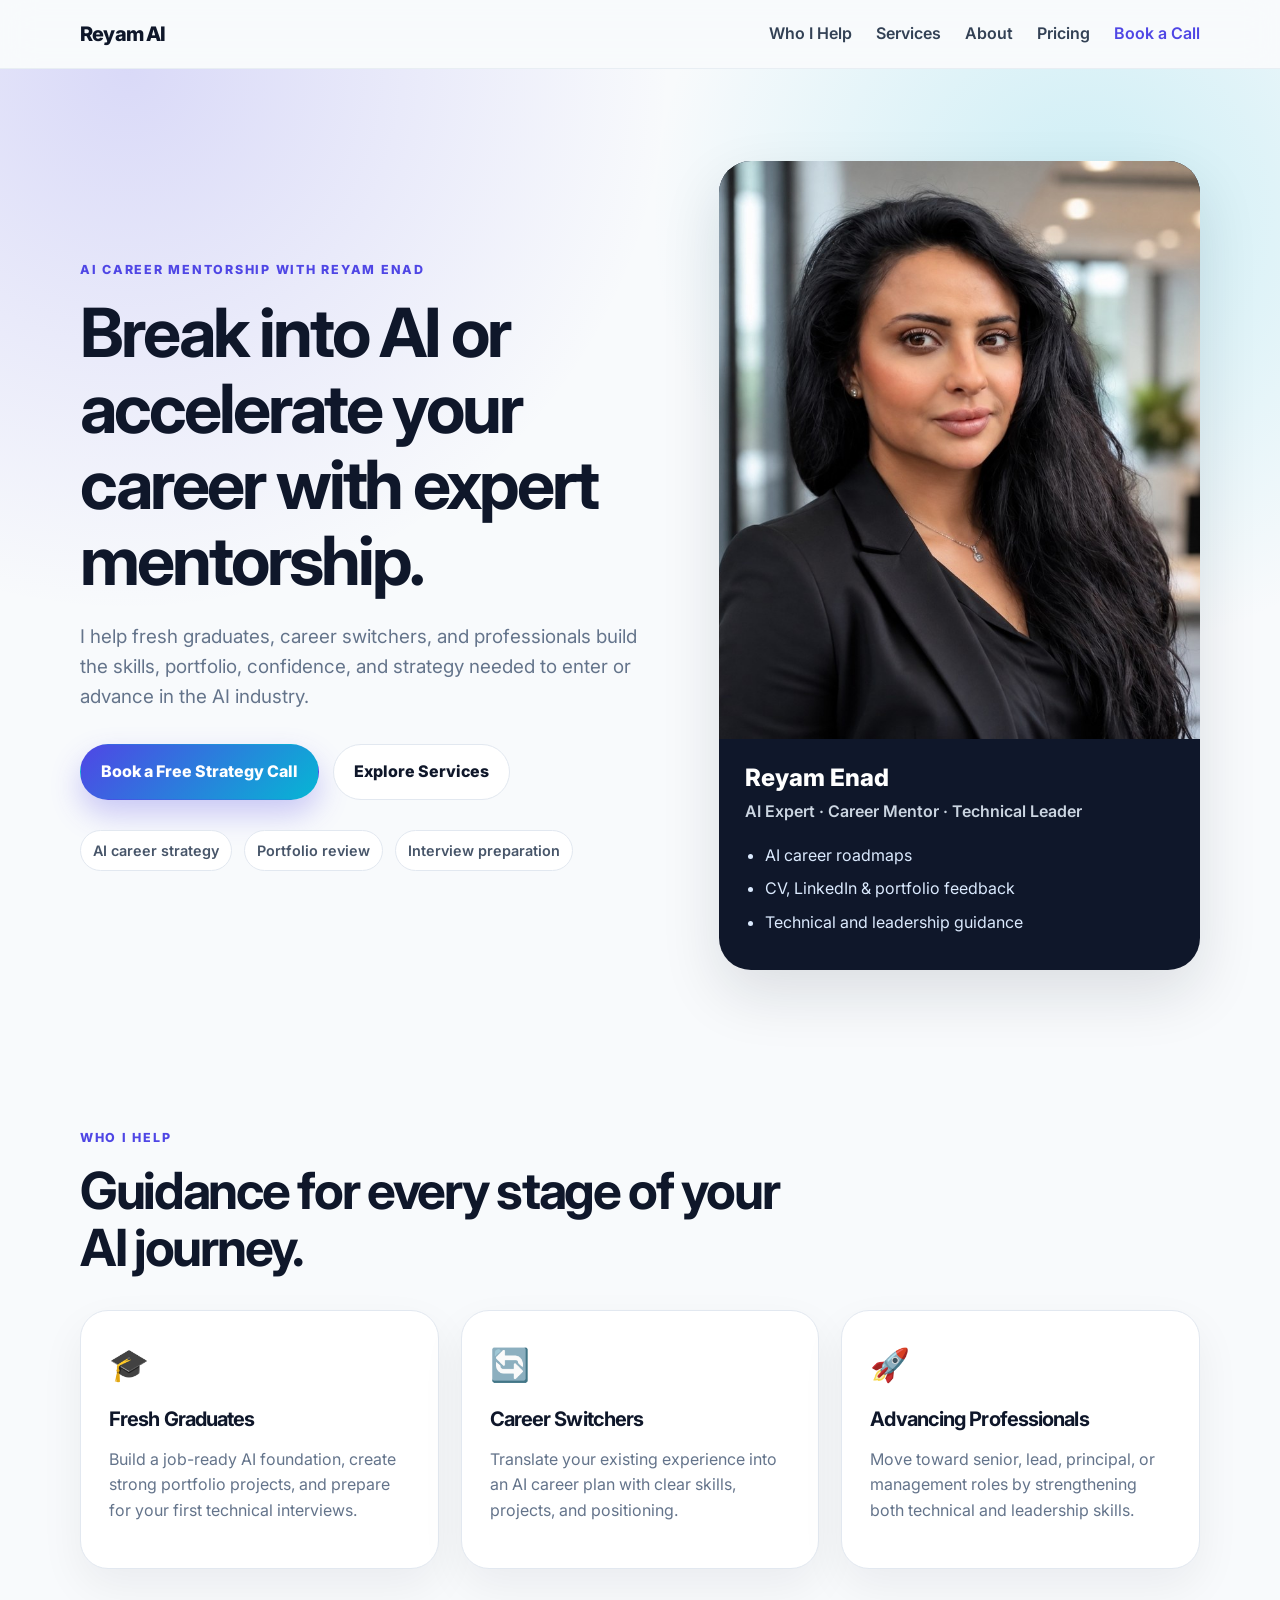
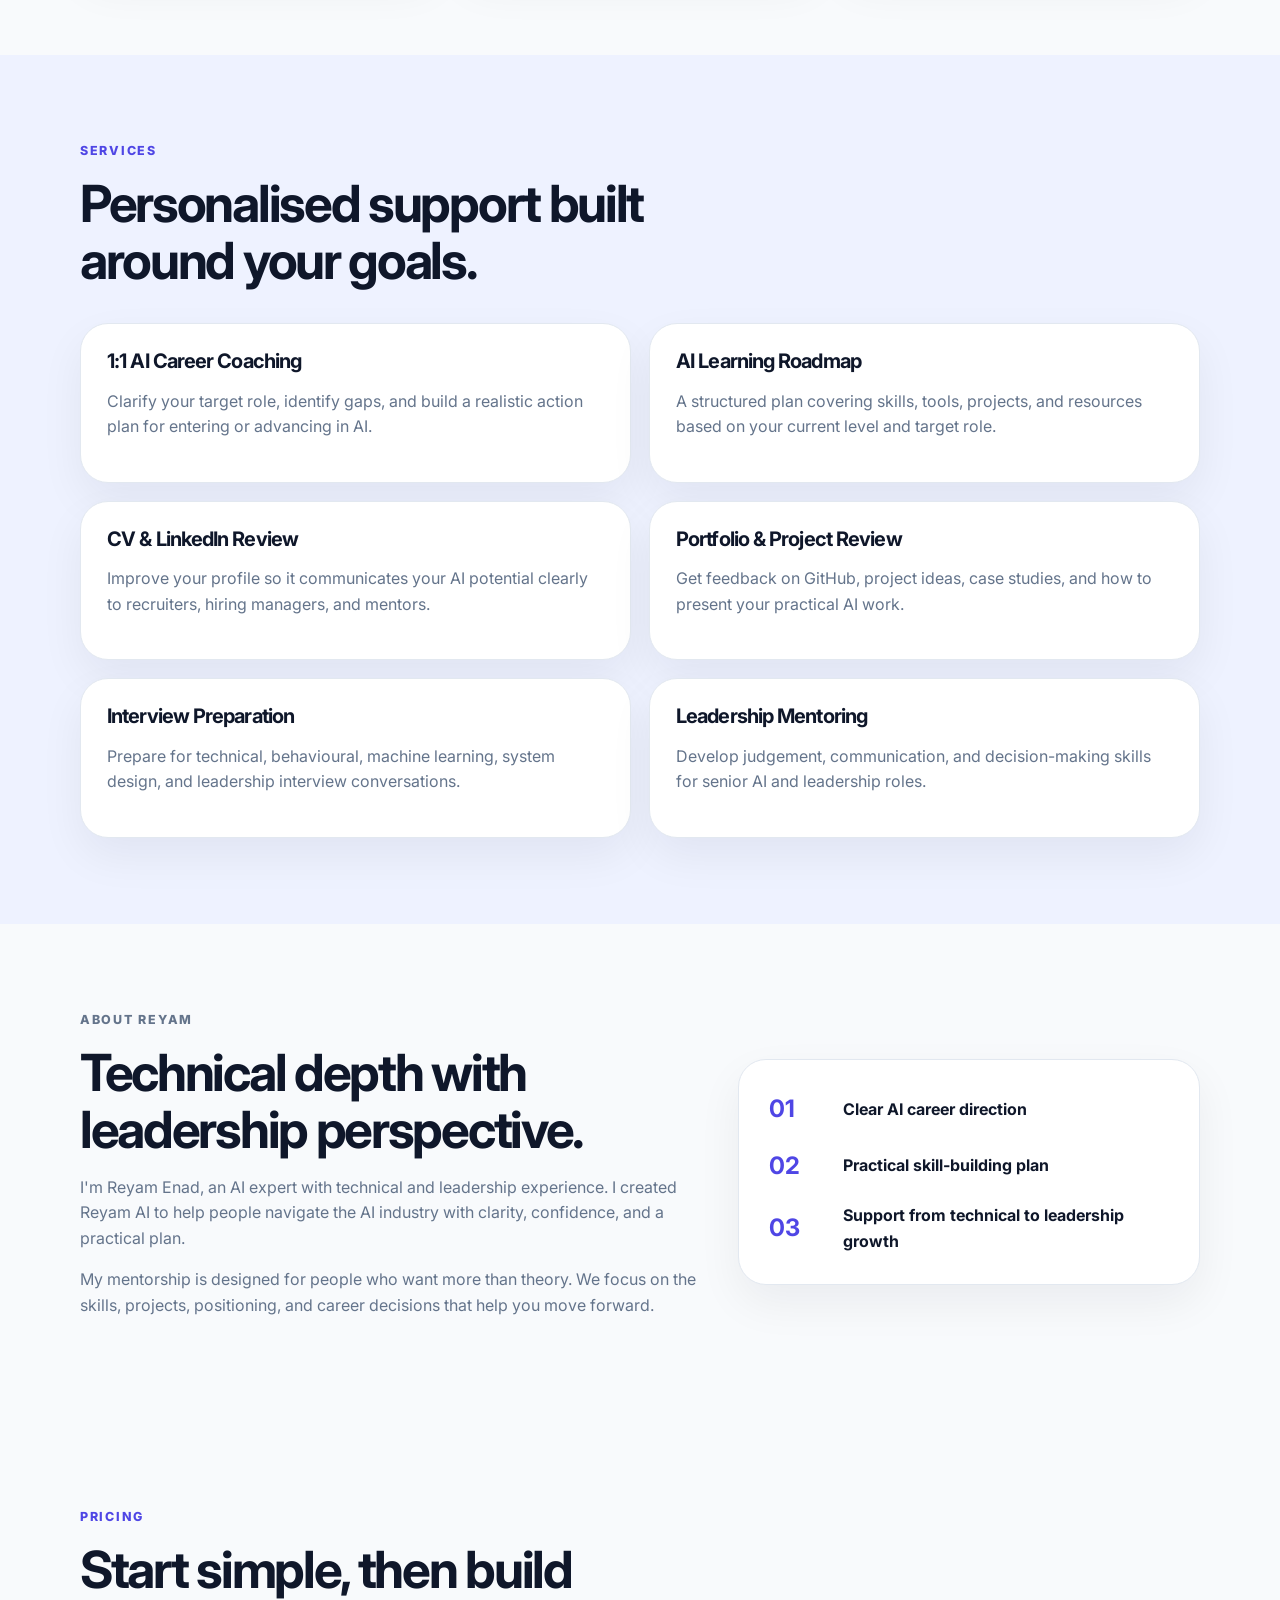
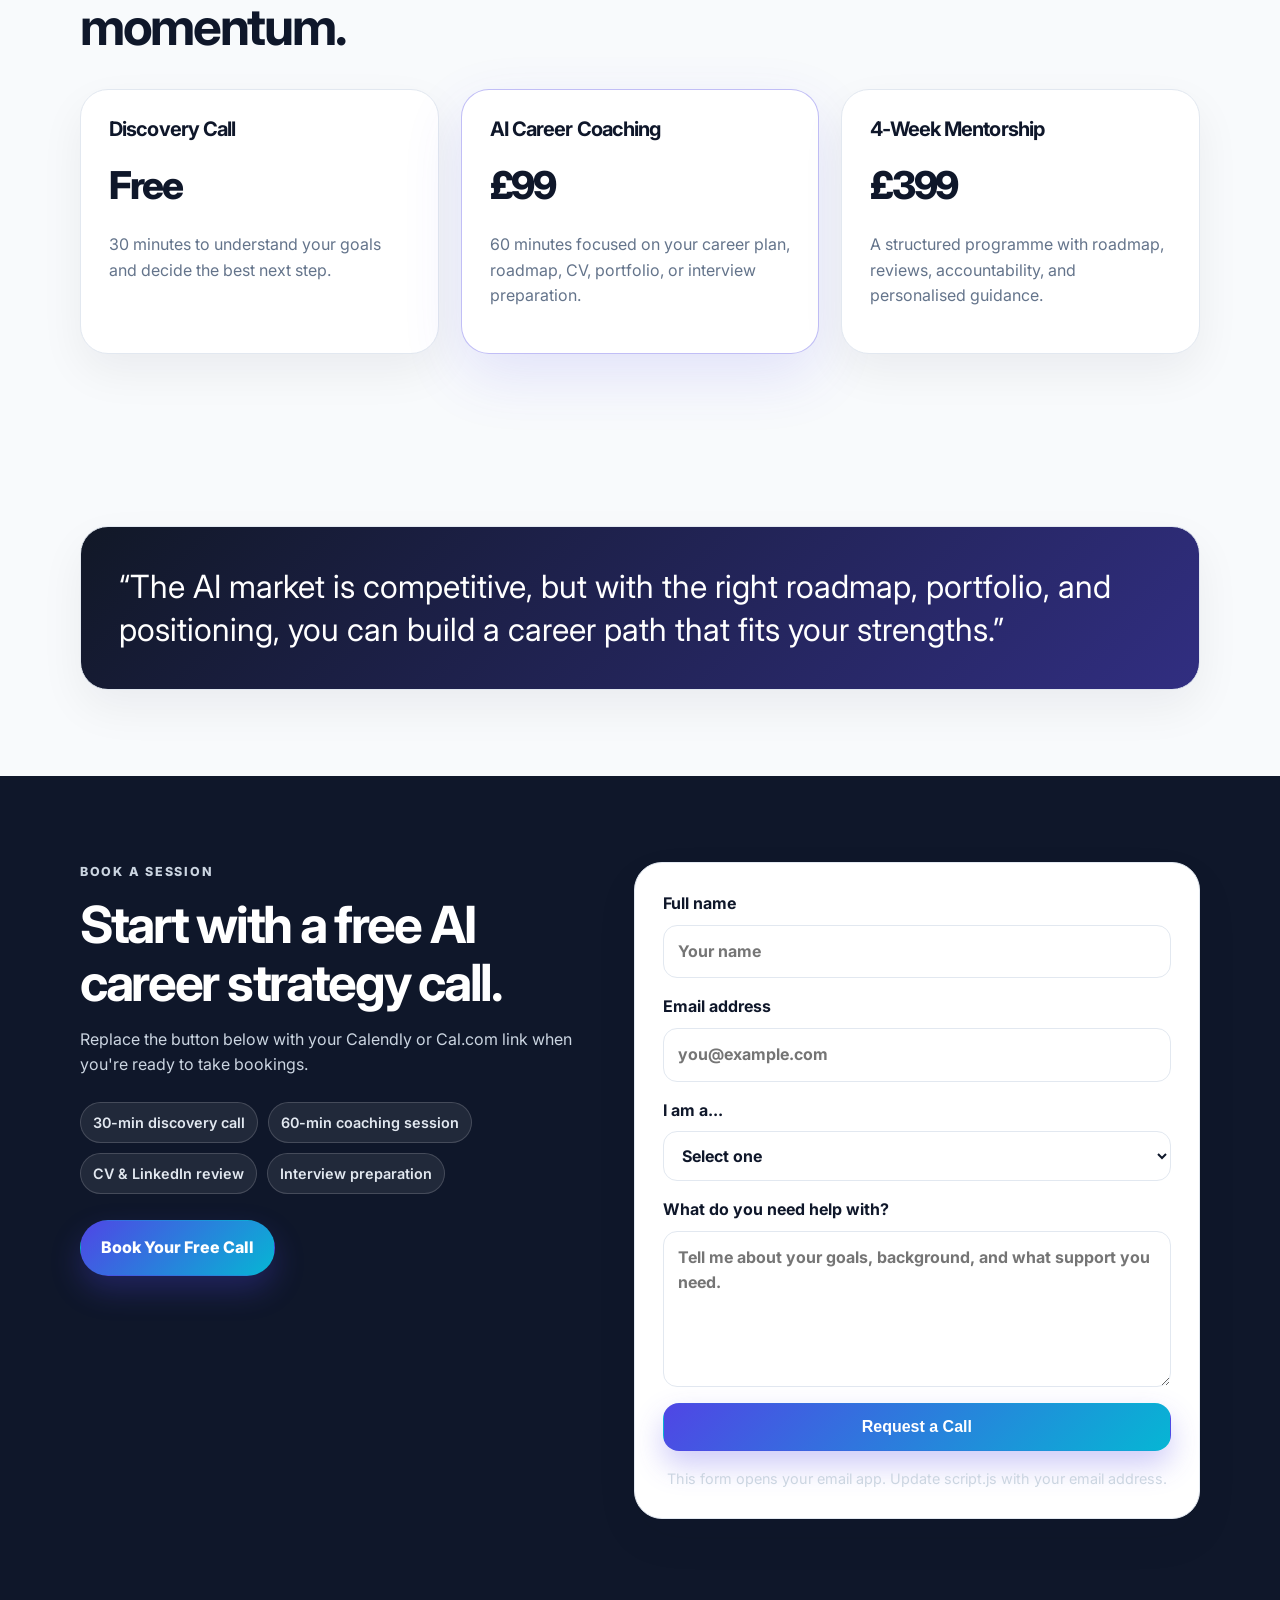
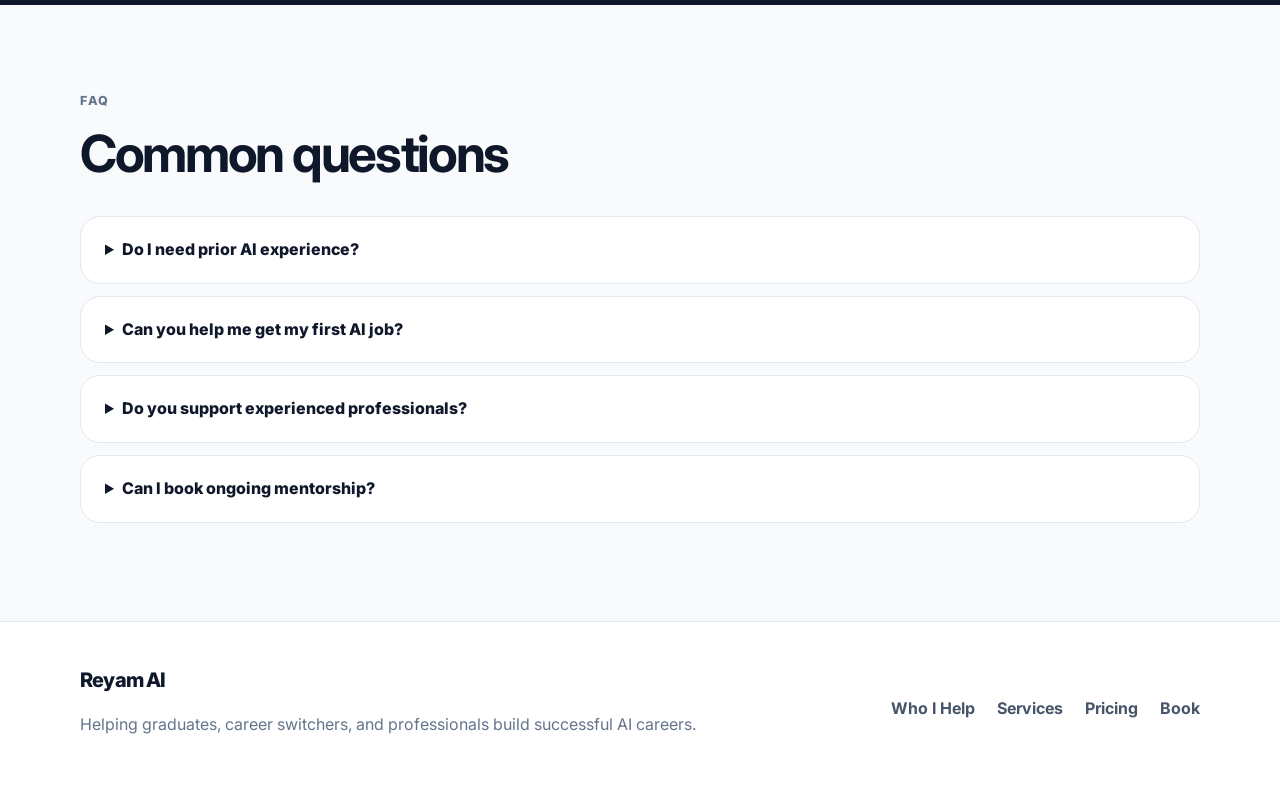
==== index.html @ e83a4249 "Initial website" ====
<!DOCTYPE html>
<html lang="en-GB">
<head>
  <meta charset="UTF-8" />
  <meta name="viewport" content="width=device-width, initial-scale=1.0" />
  <title>Reyam AI | AI Career Mentorship</title>
  <meta name="description" content="Reyam AI helps graduates, career switchers, and professionals build successful careers in AI through personalised mentorship, portfolio guidance, and career strategy." />
  <link rel="preconnect" href="https://fonts.googleapis.com">
  <link rel="preconnect" href="https://fonts.gstatic.com" crossorigin>
  <link href="https://fonts.googleapis.com/css2?family=Inter:wght@400;500;600;700;800&display=swap" rel="stylesheet">
  <link rel="stylesheet" href="styles.css" />
</head>
<body>
  <header class="site-header">
    <nav class="nav container">
      <a class="logo" href="#top">Reyam AI</a>
      <button class="menu-toggle" aria-label="Open menu">☰</button>
      <div class="nav-links">
        <a href="#who">Who I Help</a>
        <a href="#services">Services</a>
        <a href="#about">About</a>
        <a href="#pricing">Pricing</a>
        <a href="#book" class="nav-cta">Book a Call</a>
      </div>
    </nav>
  </header>

  <main id="top">
    <section class="hero">
      <div class="container hero-grid">
        <div class="hero-content">
          <p class="eyebrow">AI career mentorship with Reyam Enad</p>
          <h1>Break into AI or accelerate your career with expert mentorship.</h1>
          <p class="hero-text">I help fresh graduates, career switchers, and professionals build the skills, portfolio, confidence, and strategy needed to enter or advance in the AI industry.</p>
          <div class="hero-actions">
            <a href="#book" class="button primary">Book a Free Strategy Call</a>
            <a href="#services" class="button secondary">Explore Services</a>
          </div>
          <div class="trust-row">
            <span>AI career strategy</span>
            <span>Portfolio review</span>
            <span>Interview preparation</span>
          </div>
        </div>

        <aside class="mentor-card" aria-label="Reyam profile">
          <img src="images/reyam.jpg" alt="Reyam Enad, AI mentor" class="mentor-photo" />
          <div class="mentor-card-body">
            <p class="mentor-name">Reyam Enad</p>
            <p class="mentor-title">AI Expert · Career Mentor · Technical Leader</p>
            <ul>
              <li>AI career roadmaps</li>
              <li>CV, LinkedIn & portfolio feedback</li>
              <li>Technical and leadership guidance</li>
            </ul>
          </div>
        </aside>
      </div>
    </section>

    <section id="who" class="section container">
      <div class="section-heading">
        <p class="eyebrow">Who I Help</p>
        <h2>Guidance for every stage of your AI journey.</h2>
      </div>
      <div class="cards three">
        <article class="info-card">
          <span class="icon">🎓</span>
          <h3>Fresh Graduates</h3>
          <p>Build a job-ready AI foundation, create strong portfolio projects, and prepare for your first technical interviews.</p>
        </article>
        <article class="info-card">
          <span class="icon">🔄</span>
          <h3>Career Switchers</h3>
          <p>Translate your existing experience into an AI career plan with clear skills, projects, and positioning.</p>
        </article>
        <article class="info-card">
          <span class="icon">🚀</span>
          <h3>Advancing Professionals</h3>
          <p>Move toward senior, lead, principal, or management roles by strengthening both technical and leadership skills.</p>
        </article>
      </div>
    </section>

    <section id="services" class="section soft-bg">
      <div class="container">
        <div class="section-heading">
          <p class="eyebrow">Services</p>
          <h2>Personalised support built around your goals.</h2>
        </div>
        <div class="service-list">
          <div class="service-item">
            <h3>1:1 AI Career Coaching</h3>
            <p>Clarify your target role, identify gaps, and build a realistic action plan for entering or advancing in AI.</p>
          </div>
          <div class="service-item">
            <h3>AI Learning Roadmap</h3>
            <p>A structured plan covering skills, tools, projects, and resources based on your current level and target role.</p>
          </div>
          <div class="service-item">
            <h3>CV & LinkedIn Review</h3>
            <p>Improve your profile so it communicates your AI potential clearly to recruiters, hiring managers, and mentors.</p>
          </div>
          <div class="service-item">
            <h3>Portfolio & Project Review</h3>
            <p>Get feedback on GitHub, project ideas, case studies, and how to present your practical AI work.</p>
          </div>
          <div class="service-item">
            <h3>Interview Preparation</h3>
            <p>Prepare for technical, behavioural, machine learning, system design, and leadership interview conversations.</p>
          </div>
          <div class="service-item">
            <h3>Leadership Mentoring</h3>
            <p>Develop judgement, communication, and decision-making skills for senior AI and leadership roles.</p>
          </div>
        </div>
      </div>
    </section>

    <section id="about" class="section container about-grid">
      <div>
        <p class="eyebrow">About Reyam</p>
        <h2>Technical depth with leadership perspective.</h2>
        <p>I'm Reyam Enad, an AI expert with technical and leadership experience. I created Reyam AI to help people navigate the AI industry with clarity, confidence, and a practical plan.</p>
        <p>My mentorship is designed for people who want more than theory. We focus on the skills, projects, positioning, and career decisions that help you move forward.</p>
      </div>
      <div class="stats-card">
        <div><strong>01</strong><span>Clear AI career direction</span></div>
        <div><strong>02</strong><span>Practical skill-building plan</span></div>
        <div><strong>03</strong><span>Support from technical to leadership growth</span></div>
      </div>
    </section>

    <section id="pricing" class="section container">
      <div class="section-heading">
        <p class="eyebrow">Pricing</p>
        <h2>Start simple, then build momentum.</h2>
      </div>
      <div class="cards three pricing-cards">
        <article class="info-card price-card">
          <h3>Discovery Call</h3>
          <p class="price">Free</p>
          <p>30 minutes to understand your goals and decide the best next step.</p>
        </article>
        <article class="info-card price-card featured">
          <h3>AI Career Coaching</h3>
          <p class="price">£99</p>
          <p>60 minutes focused on your career plan, roadmap, CV, portfolio, or interview preparation.</p>
        </article>
        <article class="info-card price-card">
          <h3>4-Week Mentorship</h3>
          <p class="price">£399</p>
          <p>A structured programme with roadmap, reviews, accountability, and personalised guidance.</p>
        </article>
      </div>
    </section>

    <section class="section container">
      <div class="quote-card">
        <p>“The AI market is competitive, but with the right roadmap, portfolio, and positioning, you can build a career path that fits your strengths.”</p>
      </div>
    </section>

    <section id="book" class="section booking-section">
      <div class="container booking-grid">
        <div>
          <p class="eyebrow">Book a Session</p>
          <h2>Start with a free AI career strategy call.</h2>
          <p>Replace the button below with your Calendly or Cal.com link when you're ready to take bookings.</p>
          <div class="booking-options">
            <span>30-min discovery call</span>
            <span>60-min coaching session</span>
            <span>CV & LinkedIn review</span>
            <span>Interview preparation</span>
          </div>
          <a class="button primary booking-button" href="https://calendly.com/your-link" target="_blank" rel="noopener">Book Your Free Call</a>
        </div>
        <form class="booking-form" id="bookingForm">
          <label>
            Full name
            <input type="text" name="name" placeholder="Your name" required />
          </label>
          <label>
            Email address
            <input type="email" name="email" placeholder="you@example.com" required />
          </label>
          <label>
            I am a...
            <select name="stage" required>
              <option value="">Select one</option>
              <option>Fresh graduate</option>
              <option>Career switcher</option>
              <option>Software/Data professional</option>
              <option>AI professional advancing career</option>
            </select>
          </label>
          <label>
            What do you need help with?
            <textarea name="message" rows="5" placeholder="Tell me about your goals, background, and what support you need." required></textarea>
          </label>
          <button type="submit" class="button primary full">Request a Call</button>
          <p class="form-note" id="formNote">This form opens your email app. Update script.js with your email address.</p>
        </form>
      </div>
    </section>

    <section class="section container faq">
      <div class="section-heading">
        <p class="eyebrow">FAQ</p>
        <h2>Common questions</h2>
      </div>
      <details>
        <summary>Do I need prior AI experience?</summary>
        <p>No. Sessions are tailored to your current level and target role.</p>
      </details>
      <details>
        <summary>Can you help me get my first AI job?</summary>
        <p>Yes. We can work on your roadmap, portfolio, CV, LinkedIn, networking, and interview preparation.</p>
      </details>
      <details>
        <summary>Do you support experienced professionals?</summary>
        <p>Yes. I also support professionals aiming for senior technical, AI leadership, or management roles.</p>
      </details>
      <details>
        <summary>Can I book ongoing mentorship?</summary>
        <p>Yes. Monthly mentorship packages are available.</p>
      </details>
    </section>
  </main>

  <footer class="footer">
    <div class="container footer-grid">
      <div>
        <a class="logo" href="#top">Reyam AI</a>
        <p>Helping graduates, career switchers, and professionals build successful AI careers.</p>
      </div>
      <div class="footer-links">
        <a href="#who">Who I Help</a>
        <a href="#services">Services</a>
        <a href="#pricing">Pricing</a>
        <a href="#book">Book</a>
      </div>
    </div>
  </footer>

  <script src="script.js"></script>
</body>
</html>
---- styles.css ----
:root {
  --bg: #f8fafc;
  --text: #0f172a;
  --muted: #64748b;
  --card: #ffffff;
  --primary: #4f46e5;
  --primary-dark: #3730a3;
  --accent: #06b6d4;
  --border: #e2e8f0;
  --shadow: 0 24px 60px rgba(15, 23, 42, 0.12);
}

* { box-sizing: border-box; }
html { scroll-behavior: smooth; }
body { margin: 0; font-family: Inter, system-ui, -apple-system, BlinkMacSystemFont, "Segoe UI", sans-serif; color: var(--text); background: var(--bg); line-height: 1.6; }
a { color: inherit; text-decoration: none; }
.container { width: min(1120px, calc(100% - 40px)); margin: 0 auto; }
.site-header { position: sticky; top: 0; z-index: 20; backdrop-filter: blur(16px); background: rgba(248, 250, 252, 0.82); border-bottom: 1px solid rgba(226, 232, 240, 0.7); }
.nav { display: flex; align-items: center; justify-content: space-between; padding: 18px 0; }
.logo { font-weight: 800; font-size: 1.25rem; letter-spacing: -0.04em; }
.nav-links { display: flex; align-items: center; gap: 24px; font-weight: 600; color: #334155; }
.nav-cta { color: var(--primary); }
.menu-toggle { display: none; border: 0; background: none; font-size: 1.5rem; }
.hero { padding: 92px 0 72px; background: radial-gradient(circle at 10% 0%, rgba(79,70,229,.18), transparent 36%), radial-gradient(circle at 85% 15%, rgba(6,182,212,.18), transparent 32%); }
.hero-grid { display: grid; grid-template-columns: 1.1fr .9fr; gap: 50px; align-items: center; }
.eyebrow { color: var(--primary); text-transform: uppercase; letter-spacing: .14em; font-weight: 800; font-size: .78rem; margin: 0 0 14px; }
h1, h2, h3 { line-height: 1.12; letter-spacing: -0.045em; margin: 0; }
h1 { font-size: clamp(2.45rem, 5.3vw, 4.8rem); max-width: 780px; }
h2 { font-size: clamp(2rem, 4vw, 3.2rem); }
h3 { font-size: 1.25rem; }
.hero-text { max-width: 660px; color: var(--muted); font-size: 1.18rem; margin: 24px 0 32px; }
.hero-actions { display: flex; gap: 14px; flex-wrap: wrap; }
.button { display: inline-flex; align-items: center; justify-content: center; padding: 14px 20px; border-radius: 999px; font-weight: 800; border: 1px solid transparent; cursor: pointer; font-size: 1rem; }
.primary { color: white; background: linear-gradient(135deg, var(--primary), var(--accent)); box-shadow: 0 14px 30px rgba(79, 70, 229, .28); }
.secondary { color: var(--text); background: white; border-color: var(--border); }
.full { width: 100%; border-radius: 16px; }
.trust-row { margin-top: 30px; display: flex; gap: 12px; flex-wrap: wrap; }
.trust-row span, .booking-options span { background: white; border: 1px solid var(--border); border-radius: 999px; padding: 8px 12px; color: #475569; font-weight: 600; font-size: .9rem; }
.mentor-card { background: #0f172a; border-radius: 32px; overflow: hidden; box-shadow: var(--shadow); color: white; }
.mentor-photo { width: 100%; aspect-ratio: 4 / 4.8; object-fit: cover; object-position: center top; display: block; }
.mentor-card-body { padding: 26px; }
.mentor-name { font-size: 1.5rem; line-height: 1.1; font-weight: 800; margin: 0; }
.mentor-title { margin: 8px 0 18px; color: #cbd5e1; font-weight: 600; }
.mentor-card ul { margin: 0; padding-left: 20px; color: #dbeafe; }
.mentor-card li { margin: 8px 0; }
.section { padding: 86px 0; }
.section-heading { max-width: 720px; margin-bottom: 34px; }
.cards.three { display: grid; grid-template-columns: repeat(3, 1fr); gap: 22px; }
.info-card, .service-item, .booking-form, .stats-card, .quote-card { background: var(--card); border: 1px solid var(--border); border-radius: 28px; box-shadow: 0 18px 45px rgba(15,23,42,.06); }
.info-card { padding: 28px; }
.icon { font-size: 2rem; display: inline-block; margin-bottom: 18px; }
.info-card p, .service-item p, .about-grid p, .booking-section p, .faq p, .footer p { color: var(--muted); }
.soft-bg { background: #eef2ff; }
.service-list { display: grid; grid-template-columns: repeat(2, 1fr); gap: 18px; }
.service-item { padding: 26px; }
.service-item h3 { margin-bottom: 10px; }
.about-grid { display: grid; grid-template-columns: 1fr .75fr; gap: 42px; align-items: center; }
.stats-card { padding: 30px; display: grid; gap: 18px; }
.stats-card div { display: grid; grid-template-columns: 58px 1fr; gap: 16px; align-items: center; }
.stats-card strong { color: var(--primary); font-size: 1.5rem; }
.stats-card span { font-weight: 700; }
.price-card .price { color: var(--text); font-size: 2.4rem; font-weight: 800; margin: 14px 0; letter-spacing: -0.06em; }
.price-card.featured { border-color: rgba(79,70,229,.35); box-shadow: 0 22px 60px rgba(79,70,229,.13); }
.quote-card { padding: 38px; background: linear-gradient(135deg, #111827, #312e81); color: white; }
.quote-card p { font-size: clamp(1.35rem, 3vw, 2rem); line-height: 1.35; margin: 0; color: white; }
.booking-section { background: #0f172a; color: white; }
.booking-grid { display: grid; grid-template-columns: .9fr 1fr; gap: 44px; align-items: start; }
.booking-section p { color: #cbd5e1; }
.booking-options { display: flex; gap: 10px; flex-wrap: wrap; margin-top: 24px; }
.booking-options span { background: rgba(255,255,255,.08); border-color: rgba(255,255,255,.16); color: #e2e8f0; }
.booking-button { margin-top: 26px; }
.booking-form { color: var(--text); padding: 28px; display: grid; gap: 16px; }
.booking-form label { display: grid; gap: 8px; font-weight: 700; }
input, select, textarea { width: 100%; border: 1px solid var(--border); border-radius: 14px; padding: 13px 14px; font: inherit; color: var(--text); background: #fff; }
textarea { resize: vertical; }
.form-note { margin: 0; font-size: .9rem; text-align: center; }
.faq details { background: white; border: 1px solid var(--border); border-radius: 20px; padding: 20px 24px; margin: 12px 0; }
.faq summary { cursor: pointer; font-weight: 800; }
.footer { padding: 42px 0; border-top: 1px solid var(--border); background: white; }
.footer-grid { display: flex; justify-content: space-between; gap: 28px; align-items: center; }
.footer-links { display: flex; gap: 22px; font-weight: 700; color: #475569; }
@media (max-width: 840px) {
  .menu-toggle { display: block; }
  .nav-links { display: none; position: absolute; left: 20px; right: 20px; top: 66px; flex-direction: column; align-items: flex-start; background: white; padding: 20px; border: 1px solid var(--border); border-radius: 20px; box-shadow: var(--shadow); }
  .nav-links.open { display: flex; }
  .hero-grid, .about-grid, .booking-grid, .cards.three, .service-list { grid-template-columns: 1fr; }
  .hero { padding-top: 60px; }
  .footer-grid { flex-direction: column; align-items: flex-start; }
}
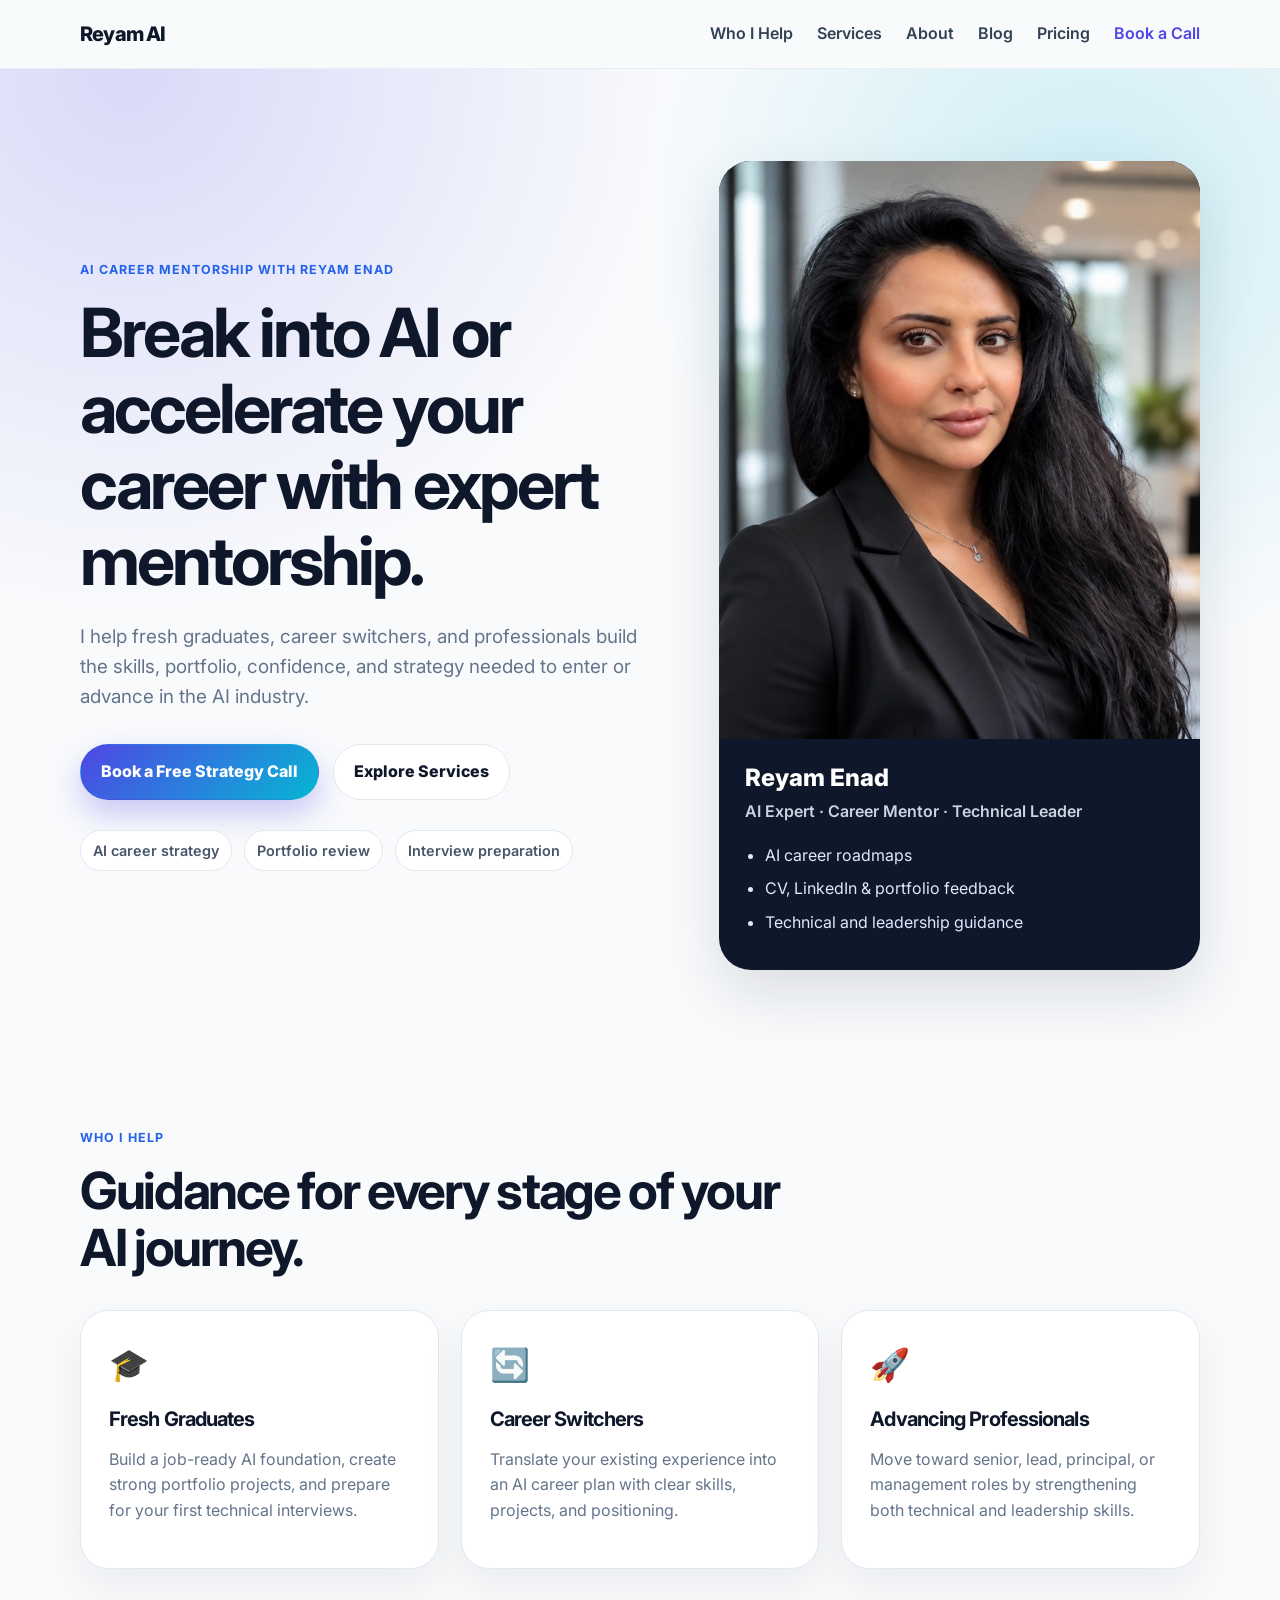
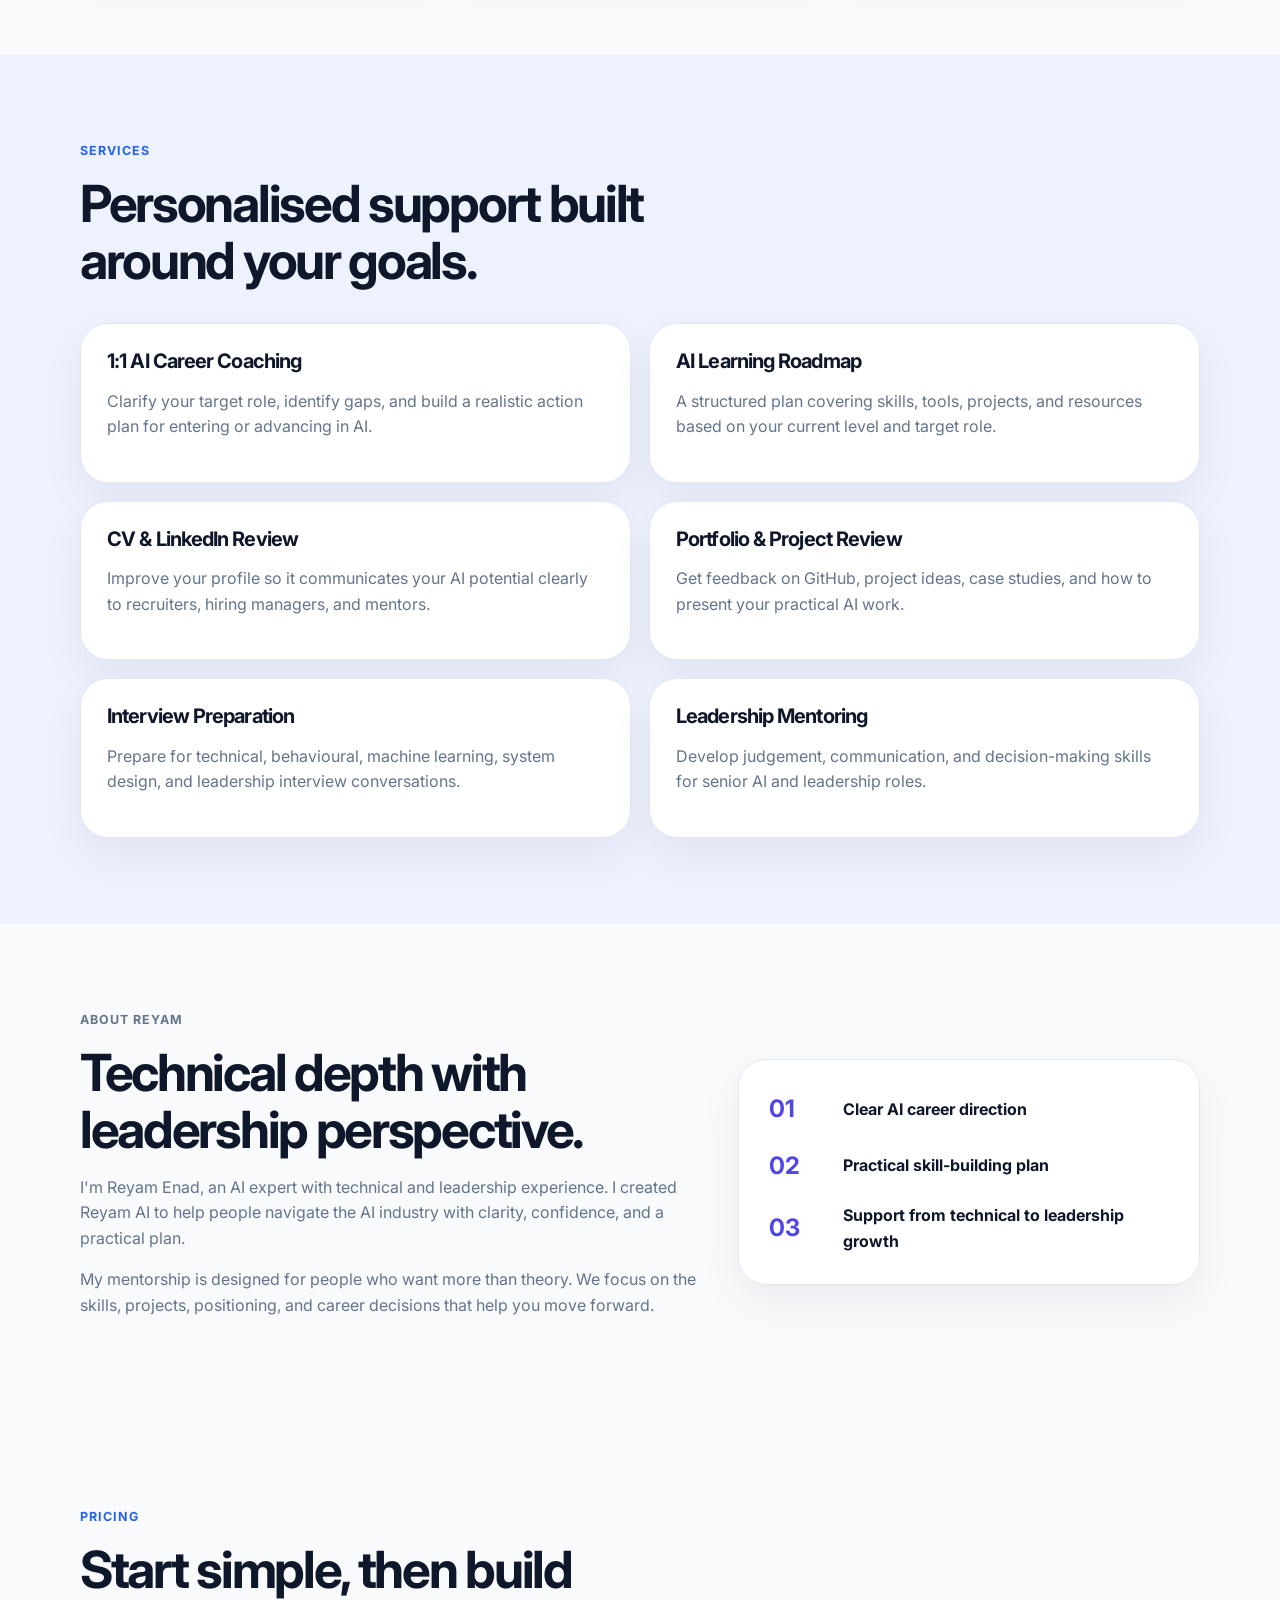
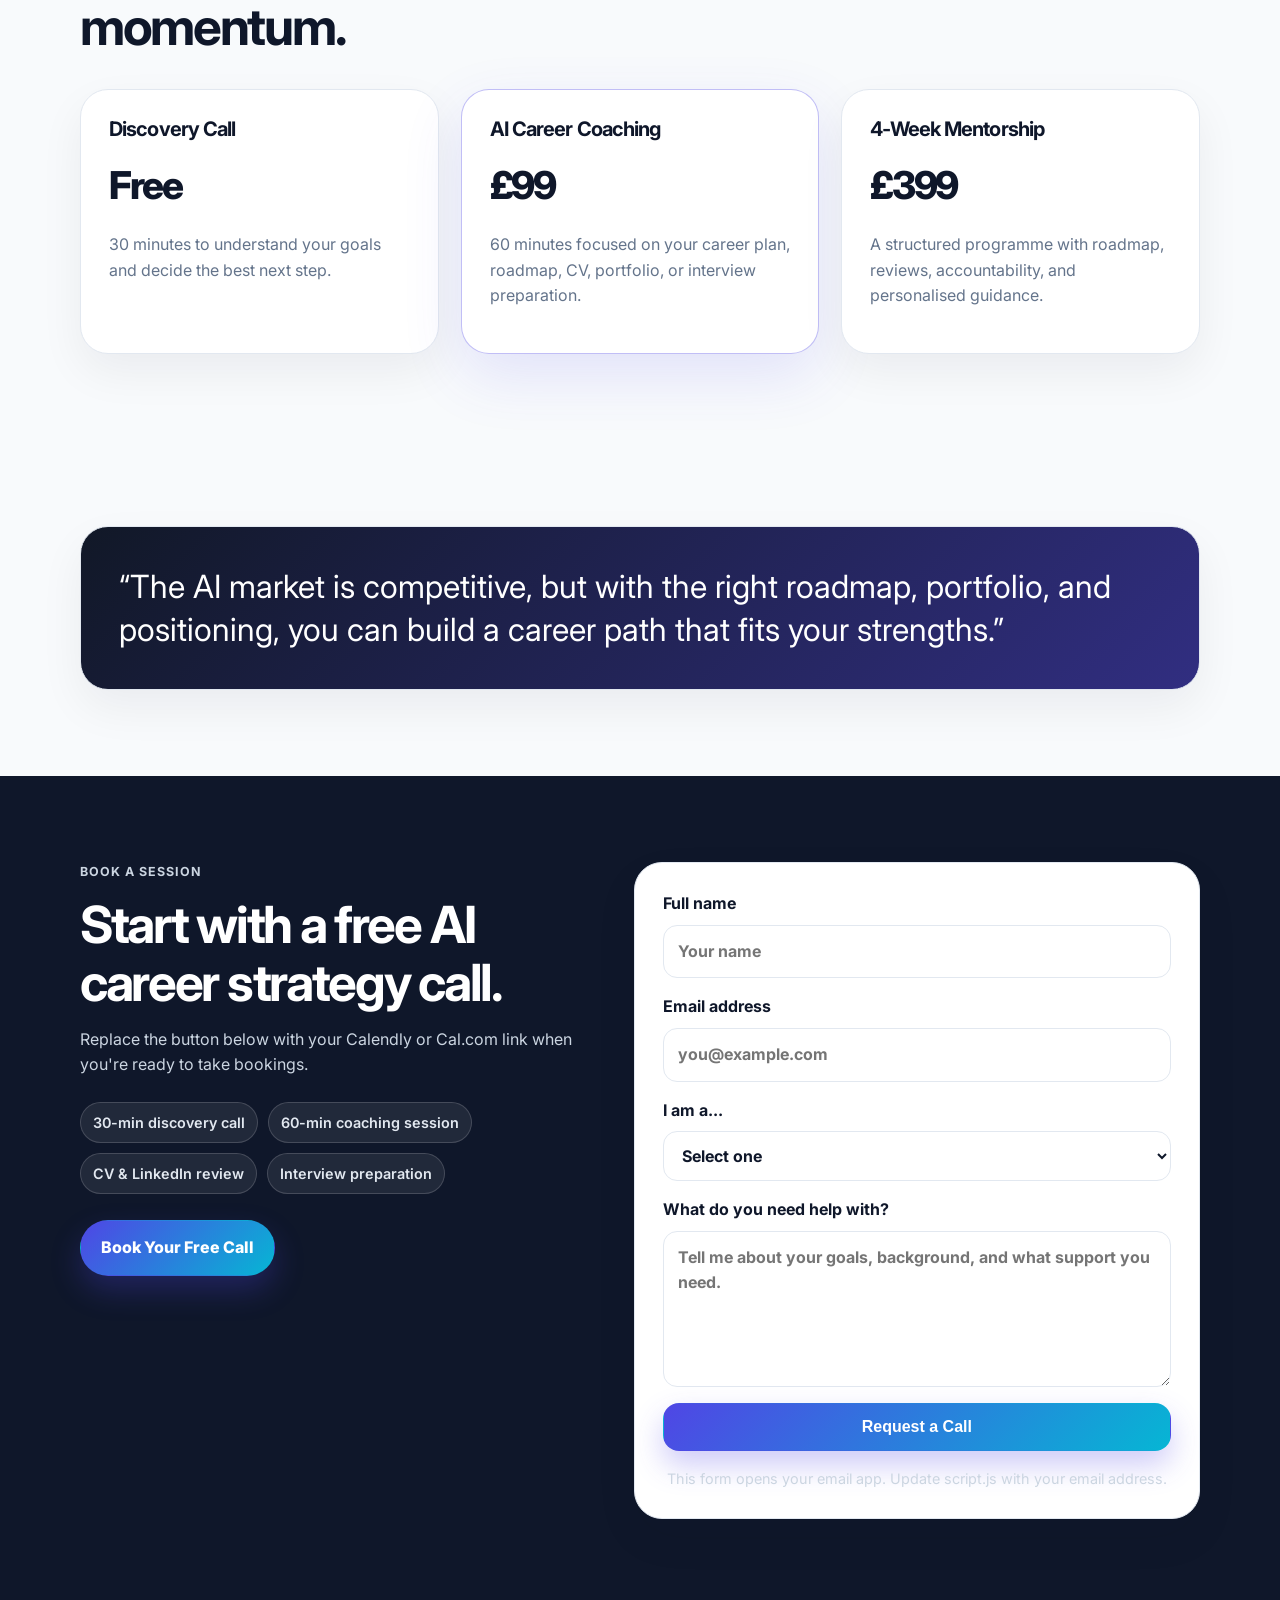
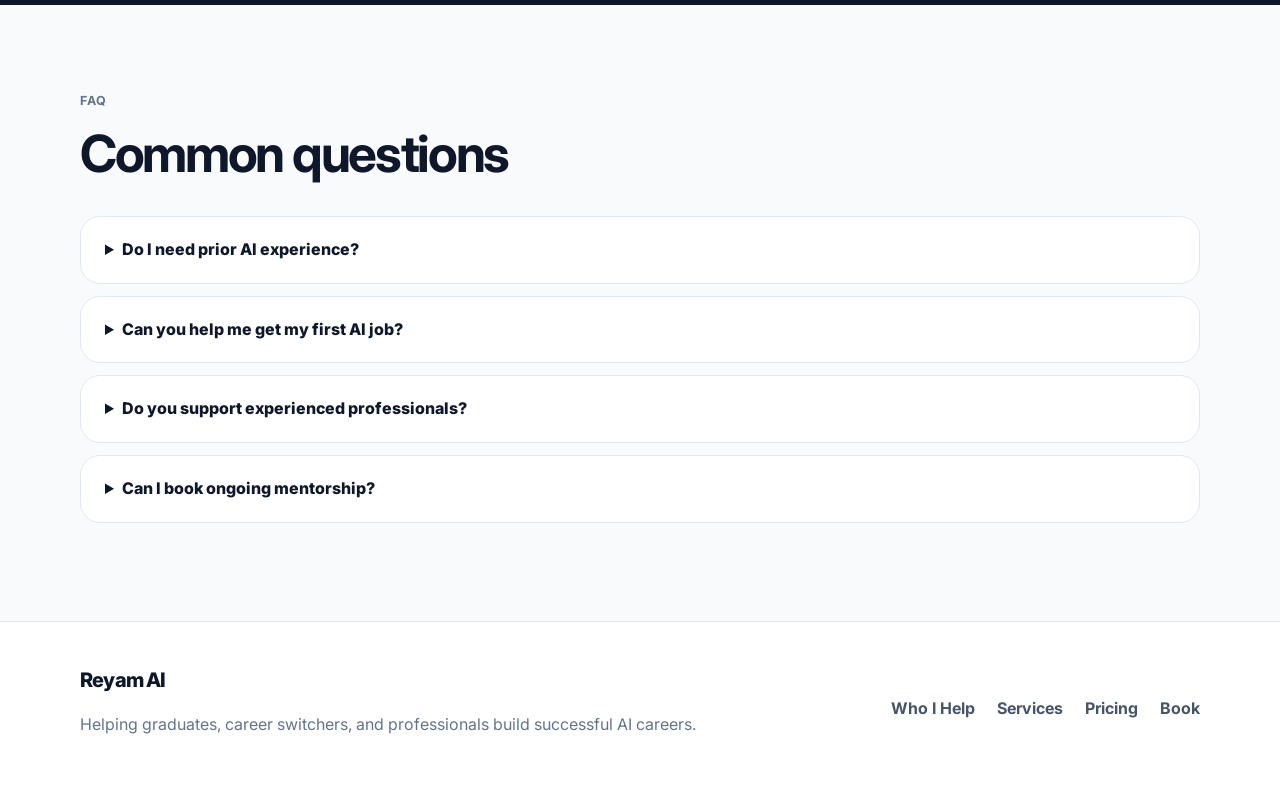
==== commit be07fb0c: "Add blog styling" ====
--- a/index.html
+++ b/index.html
@@ -19,6 +19,7 @@
         <a href="#who">Who I Help</a>
         <a href="#services">Services</a>
         <a href="#about">About</a>
+        <a href="blog.html">Blog</a>
         <a href="#pricing">Pricing</a>
         <a href="#book" class="nav-cta">Book a Call</a>
       </div>
--- a/styles.css
+++ b/styles.css
@@ -87,3 +87,106 @@
   .hero { padding-top: 60px; }
   .footer-grid { flex-direction: column; align-items: flex-start; }
 }
+/* BLOG PAGE */
+
+.blog-hero {
+  max-width: 900px;
+  margin: 80px auto 40px;
+  text-align: center;
+  padding: 0 20px;
+  }
+  
+  .blog-hero h1 {
+  font-size: 3rem;
+  margin-bottom: 20px;
+  }
+  
+  .blog-hero p {
+  font-size: 1.1rem;
+  color: #666;
+  }
+  
+  .eyebrow {
+  color: #2563eb;
+  font-weight: 700;
+  text-transform: uppercase;
+  letter-spacing: 1px;
+  }
+  
+  .blog-grid {
+  max-width: 1200px;
+  margin: 60px auto;
+  padding: 0 20px;
+  
+  display: grid;
+  grid-template-columns: repeat(auto-fit, minmax(320px, 1fr));
+  gap: 30px;
+  }
+  
+  .blog-card {
+  background: white;
+  border-radius: 20px;
+  padding: 30px;
+  box-shadow: 0 8px 30px rgba(0,0,0,0.08);
+  transition: transform 0.3s ease;
+  }
+  
+  .blog-card:hover {
+  transform: translateY(-6px);
+  }
+  
+  .blog-card h2 {
+  margin: 15px 0;
+  font-size: 1.4rem;
+  }
+  
+  .blog-card p {
+  color: #666;
+  line-height: 1.7;
+  }
+  
+  .blog-card a {
+  display: inline-block;
+  margin-top: 15px;
+  color: #2563eb;
+  text-decoration: none;
+  font-weight: 600;
+  }
+  
+  .blog-category {
+  display: inline-block;
+  background: #eff6ff;
+  color: #2563eb;
+  padding: 6px 12px;
+  border-radius: 999px;
+  font-size: 0.85rem;
+  font-weight: 600;
+  }
+  
+  .blog-cta {
+  text-align: center;
+  max-width: 900px;
+  margin: 100px auto;
+  padding: 60px 20px;
+  }
+  
+  .blog-cta h2 {
+  font-size: 2rem;
+  margin-bottom: 15px;
+  }
+  
+  .primary-button {
+  display: inline-block;
+  margin-top: 20px;
+  padding: 14px 28px;
+  border-radius: 12px;
+  background: #2563eb;
+  color: white;
+  text-decoration: none;
+  font-weight: 600;
+  }
+  
+  .primary-button:hover {
+  opacity: 0.9;
+  }
+  
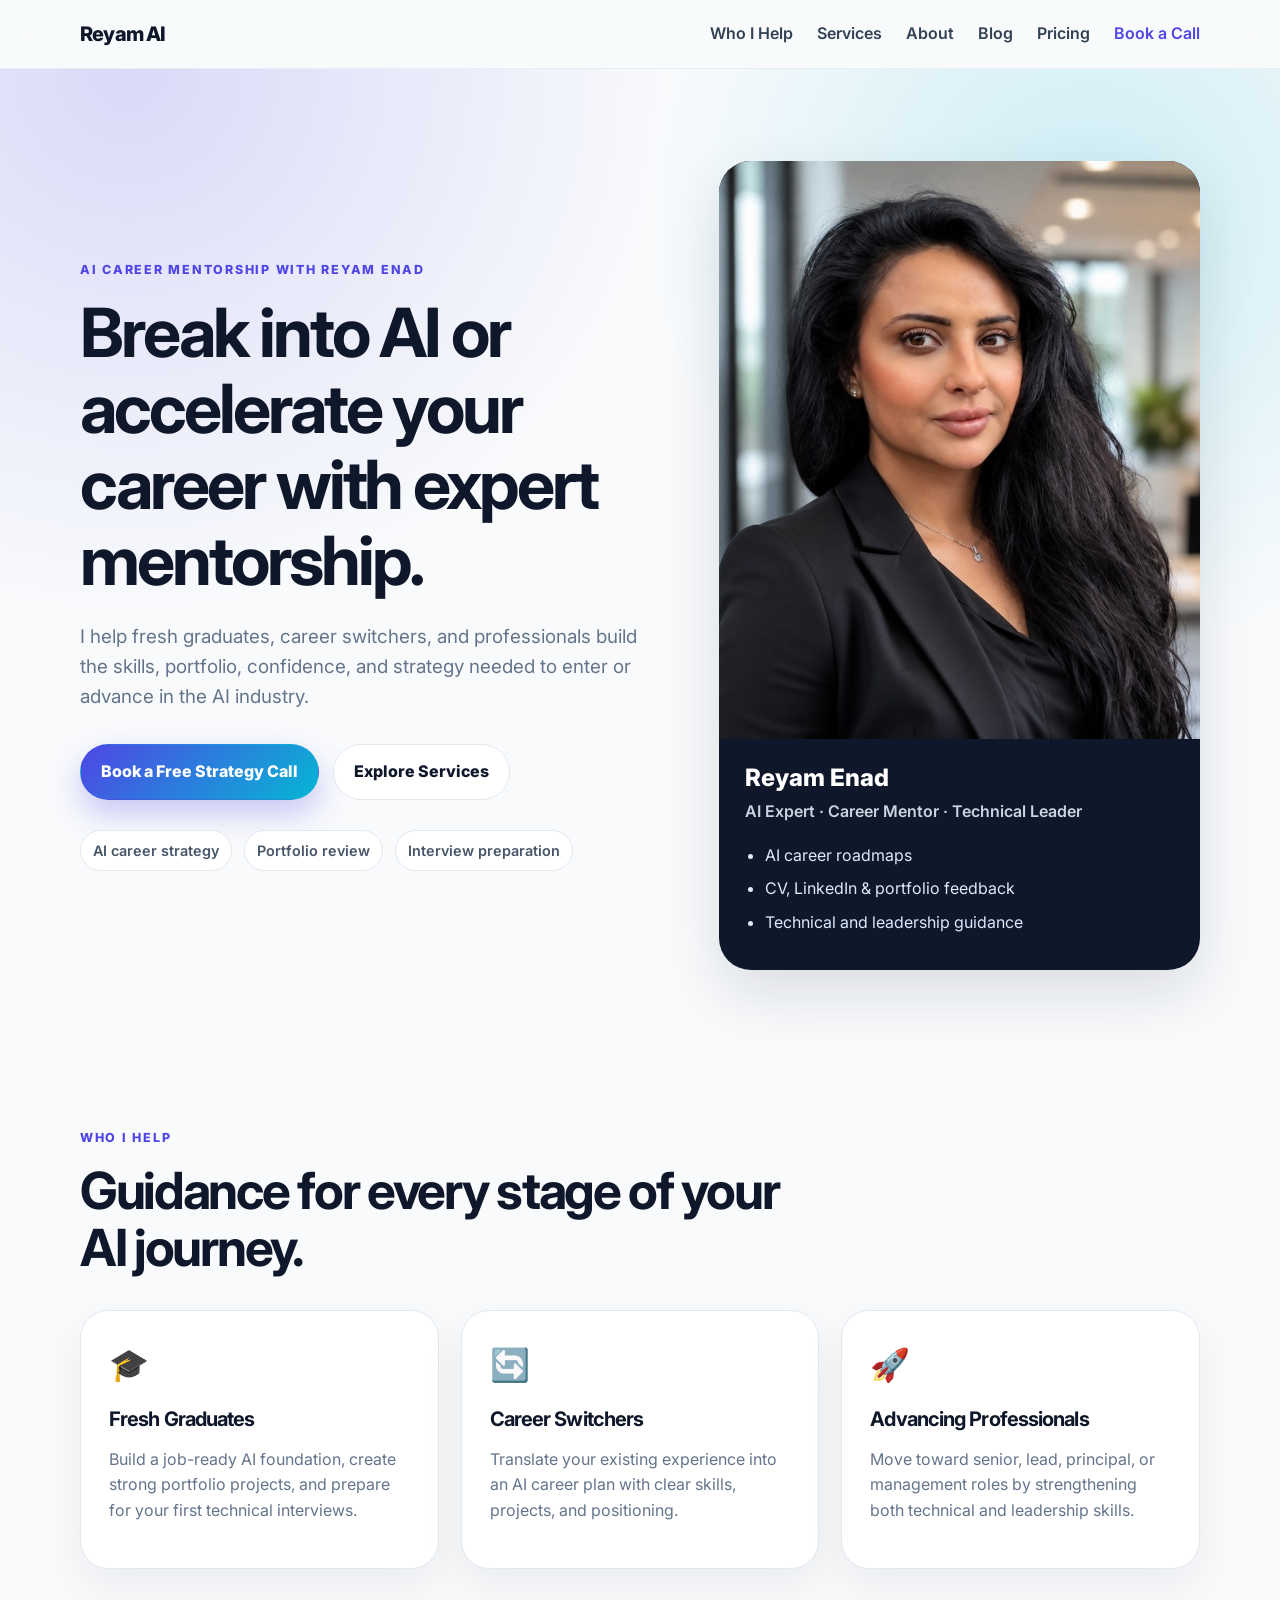
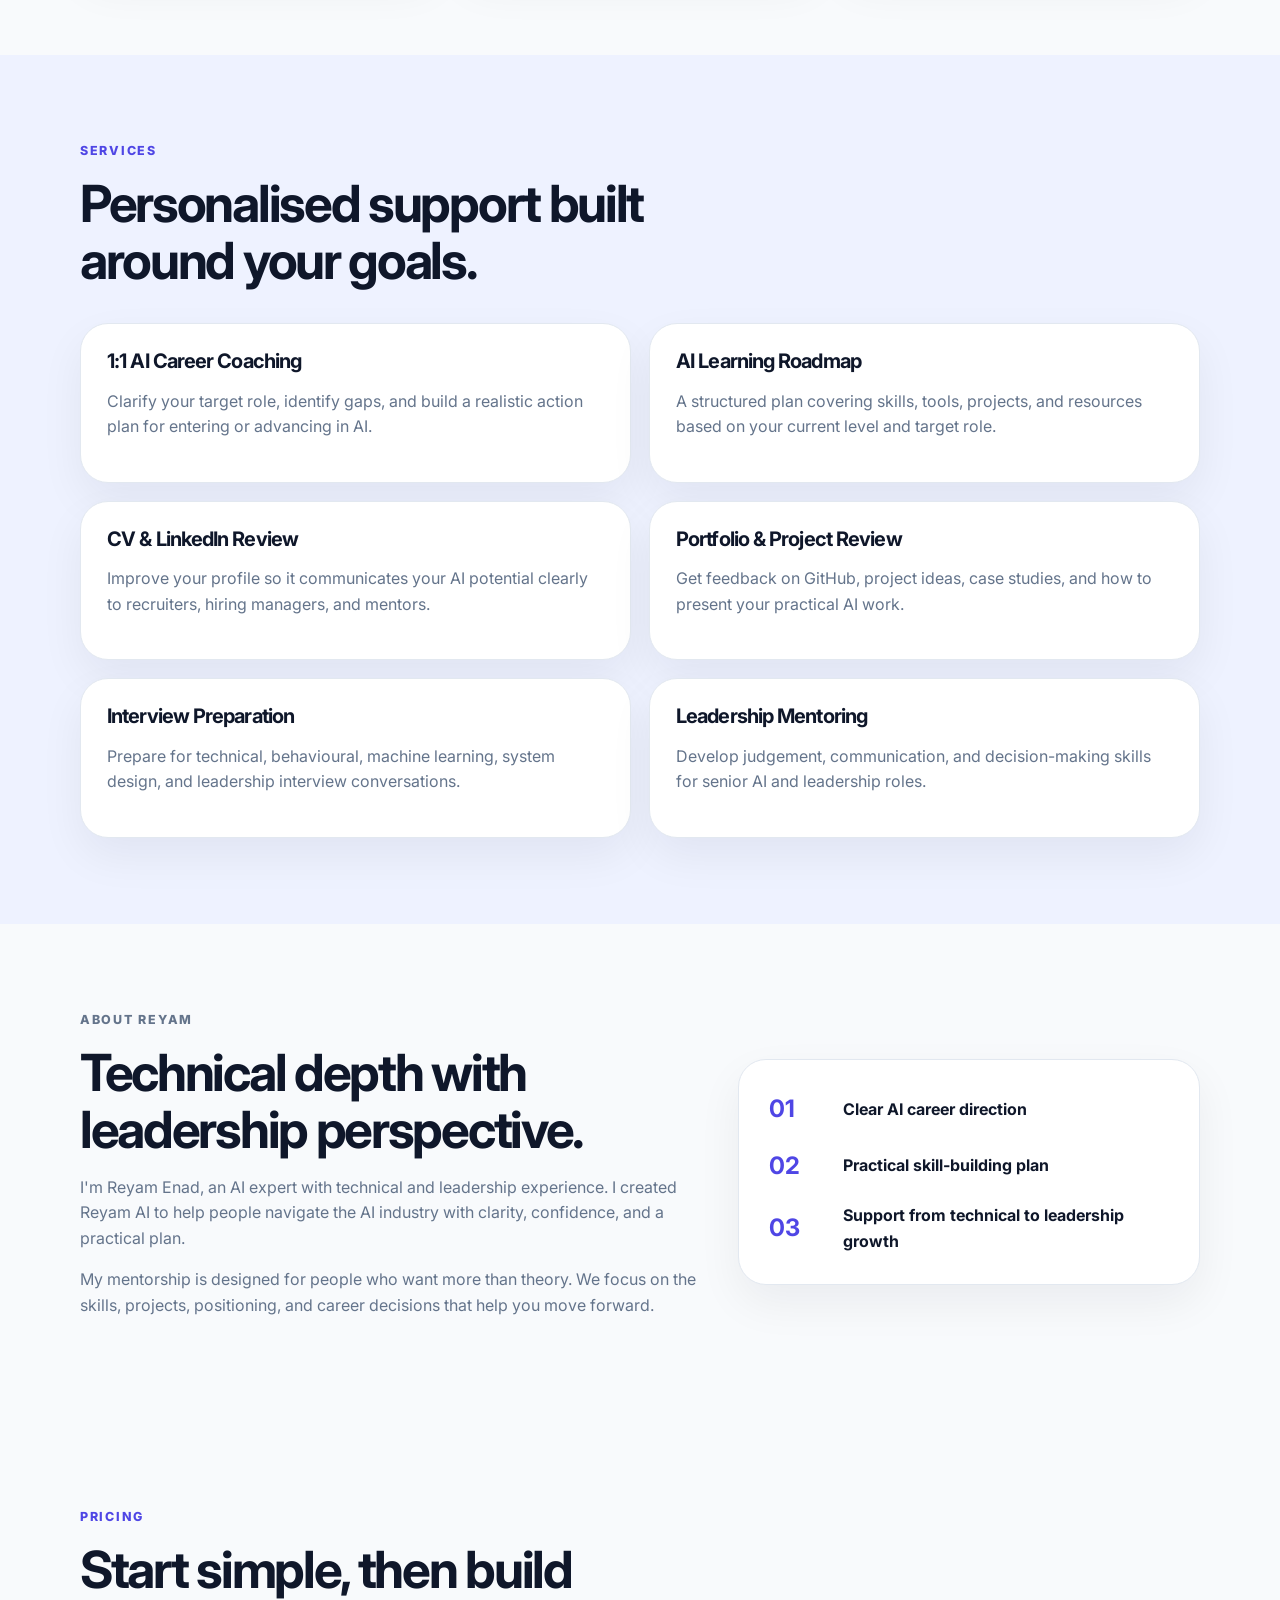
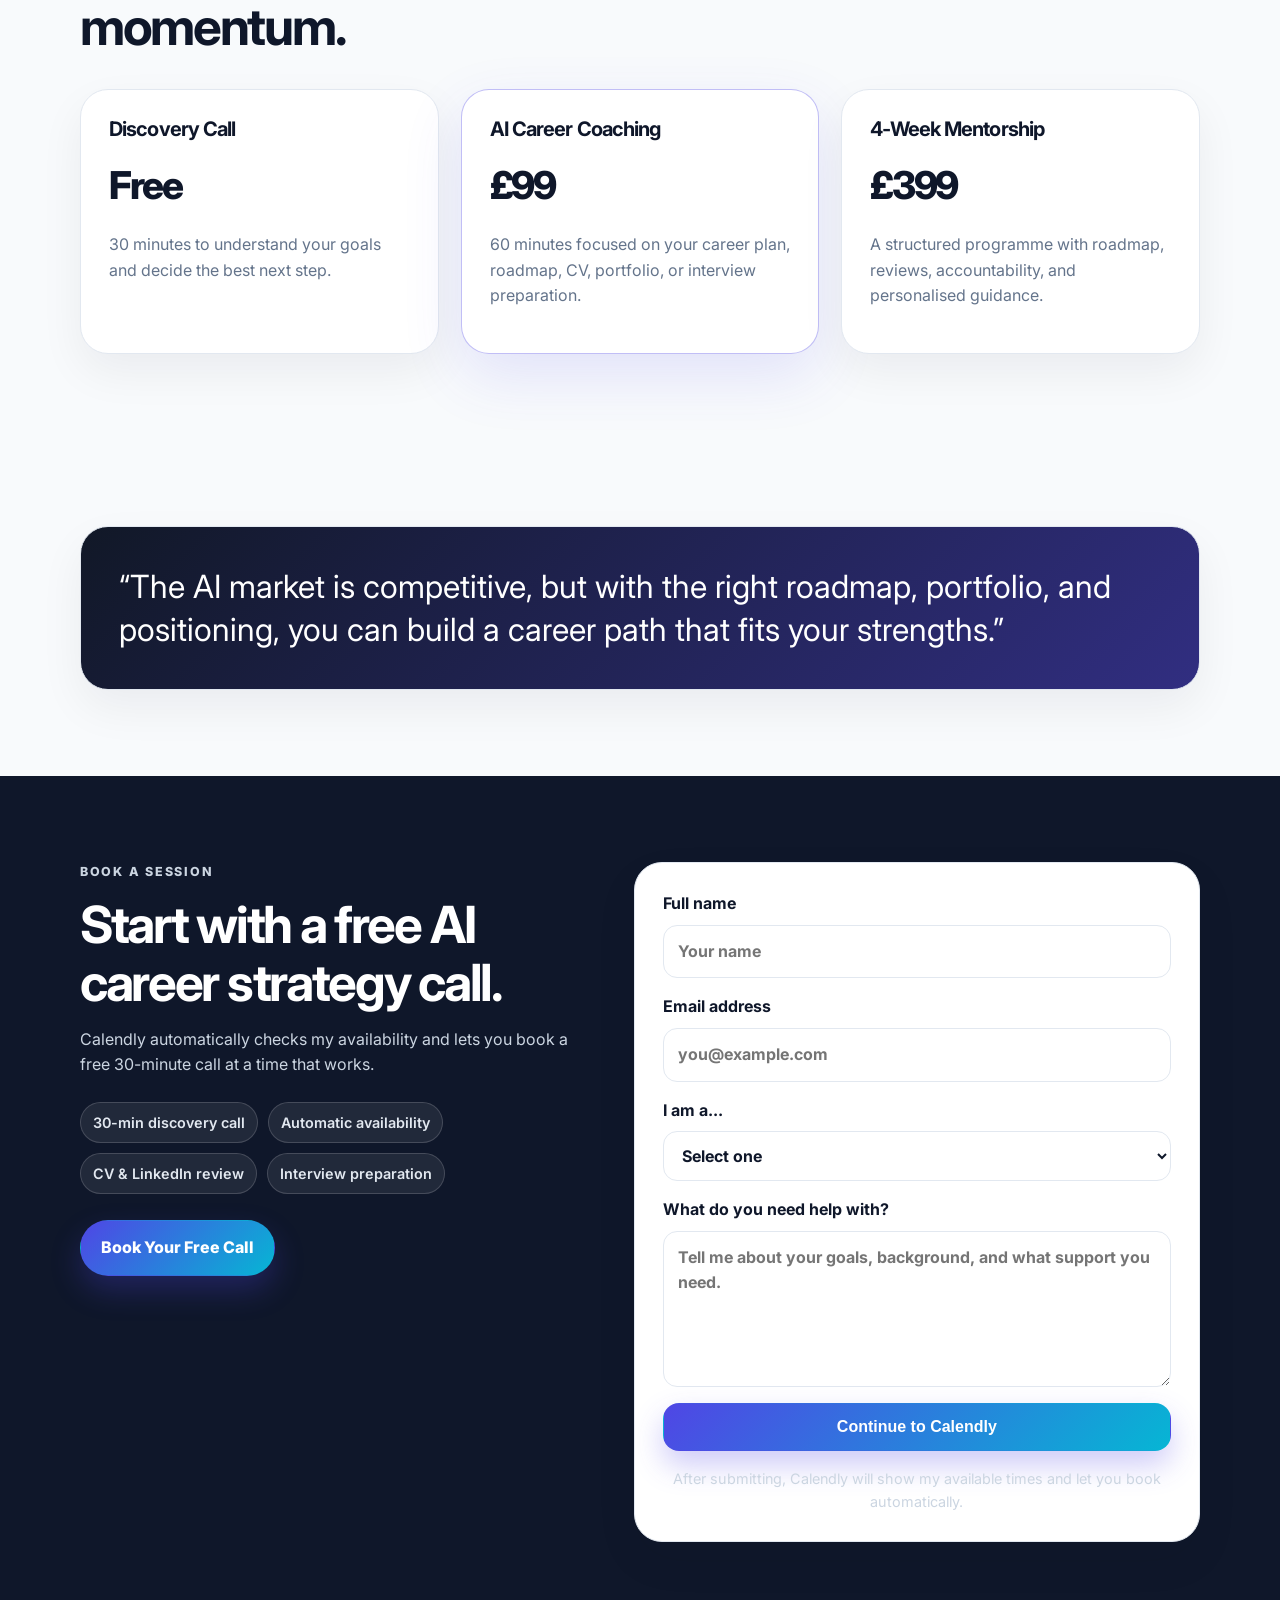
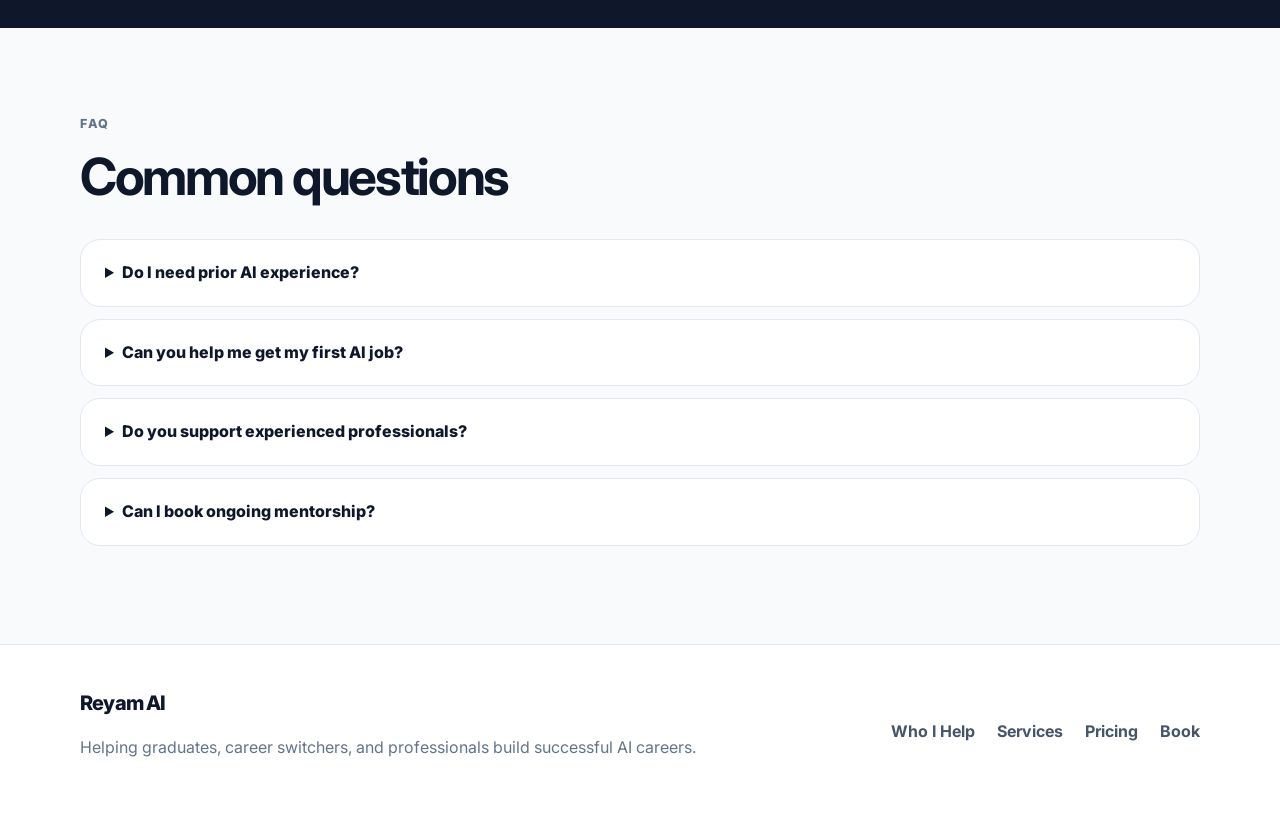
==== commit 02fc423f: "Update booking copy and Calendly link" ====
--- a/index.html
+++ b/index.html
@@ -19,7 +19,7 @@
         <a href="#who">Who I Help</a>
         <a href="#services">Services</a>
         <a href="#about">About</a>
-        <a href="blog.html">Blog</a>
+        <a href="/blog/">Blog</a>
         <a href="#pricing">Pricing</a>
         <a href="#book" class="nav-cta">Book a Call</a>
       </div>
@@ -34,11 +34,11 @@
           <h1>Break into AI or accelerate your career with expert mentorship.</h1>
           <p class="hero-text">I help fresh graduates, career switchers, and professionals build the skills, portfolio, confidence, and strategy needed to enter or advance in the AI industry.</p>
           <div class="hero-actions">
-            <a href="#book" class="button primary">Book a Free Strategy Call</a>
+            <a href="https://calendly.com/info-reyam-ai/30min" target="_blank" rel="noopener" class="button primary">Book a Free Strategy Call</a>
             <a href="#services" class="button secondary">Explore Services</a>
           </div>
           <div class="trust-row">
-            <span>AI career strategy</span>
+            <span>AI career strategy </span>
             <span>Portfolio review</span>
             <span>Interview preparation</span>
           </div>
@@ -167,14 +167,14 @@
         <div>
           <p class="eyebrow">Book a Session</p>
           <h2>Start with a free AI career strategy call.</h2>
-          <p>Replace the button below with your Calendly or Cal.com link when you're ready to take bookings.</p>
+          <p>Calendly automatically checks my availability and lets you book a free 30-minute call at a time that works.</p>
           <div class="booking-options">
             <span>30-min discovery call</span>
-            <span>60-min coaching session</span>
+            <span>Automatic availability</span>
             <span>CV & LinkedIn review</span>
             <span>Interview preparation</span>
           </div>
-          <a class="button primary booking-button" href="https://calendly.com/your-link" target="_blank" rel="noopener">Book Your Free Call</a>
+          <a class="button primary booking-button" href="https://calendly.com/info-reyam-ai/30min" target="_blank" rel="noopener">Book Your Free Call</a>
         </div>
         <form class="booking-form" id="bookingForm">
           <label>
@@ -199,8 +199,8 @@
             What do you need help with?
             <textarea name="message" rows="5" placeholder="Tell me about your goals, background, and what support you need." required></textarea>
           </label>
-          <button type="submit" class="button primary full">Request a Call</button>
-          <p class="form-note" id="formNote">This form opens your email app. Update script.js with your email address.</p>
+          <button type="submit" class="button primary full">Continue to Calendly</button>
+          <p class="form-note" id="formNote">After submitting, Calendly will show my available times and let you book automatically.</p>
         </form>
       </div>
     </section>
@@ -246,4 +246,4 @@
 
   <script src="script.js"></script>
 </body>
-</html>
+</html>
--- a/styles.css
+++ b/styles.css
@@ -79,114 +79,44 @@
 .footer { padding: 42px 0; border-top: 1px solid var(--border); background: white; }
 .footer-grid { display: flex; justify-content: space-between; gap: 28px; align-items: center; }
 .footer-links { display: flex; gap: 22px; font-weight: 700; color: #475569; }
+
+.blog-index-hero { padding: 96px 0 72px; background: radial-gradient(circle at 10% 0%, rgba(79,70,229,.16), transparent 34%), radial-gradient(circle at 90% 10%, rgba(6,182,212,.18), transparent 34%); border-bottom: 1px solid var(--border); }
+.blog-index-hero h1 { max-width: 880px; font-size: clamp(2.7rem, 6vw, 5.4rem); }
+.blog-index-hero p:not(.eyebrow) { max-width: 720px; color: var(--muted); font-size: 1.18rem; margin: 24px 0 0; }
+.blog-index-grid { display: grid; grid-template-columns: repeat(3, 1fr); gap: 24px; padding: 70px 0 96px; }
+.blog-post-card { min-height: 360px; display: flex; flex-direction: column; background: white; border: 1px solid var(--border); border-radius: 30px; padding: 28px; box-shadow: 0 18px 50px rgba(15,23,42,.08); transition: transform .2s ease, box-shadow .2s ease, border-color .2s ease; }
+.blog-post-card:hover { transform: translateY(-6px); border-color: rgba(79,70,229,.35); box-shadow: 0 24px 70px rgba(15,23,42,.13); }
+.blog-card-meta { display: flex; flex-wrap: wrap; align-items: center; gap: 10px; color: var(--muted); font-size: .9rem; margin-bottom: 24px; }
+.blog-category { display: inline-flex; align-items: center; width: fit-content; background: #eef2ff; color: var(--primary-dark); border: 1px solid rgba(79,70,229,.14); border-radius: 999px; padding: 6px 12px; font-weight: 800; font-size: .82rem; }
+.blog-post-card h2 { font-size: 1.55rem; margin-bottom: 16px; }
+.blog-post-card h2 a:hover { color: var(--primary); }
+.blog-post-card p { color: var(--muted); margin: 0; }
+.blog-card-footer { margin-top: auto; padding-top: 28px; display: flex; justify-content: space-between; gap: 16px; color: var(--primary); font-weight: 800; }
+.blog-card-footer span:first-child { color: var(--muted); font-weight: 600; }
+.blog-newsletter { margin-bottom: 96px; padding: 44px; border-radius: 34px; background: linear-gradient(135deg, #111827, #312e81); color: white; box-shadow: var(--shadow); }
+.blog-newsletter p { max-width: 680px; color: #dbeafe; }
+.blog-newsletter .eyebrow { color: #93c5fd; }
+.article-hero { padding: 72px 0 56px; }
+.article-back { display: inline-flex; color: var(--primary); font-weight: 800; margin-bottom: 38px; }
+.article-meta { display: flex; flex-wrap: wrap; align-items: center; gap: 12px; color: var(--muted); margin-bottom: 24px; }
+.article-hero h1 { max-width: 920px; font-size: clamp(2.35rem, 5.6vw, 5rem); }
+.article-hero p { max-width: 760px; color: var(--muted); font-size: 1.2rem; margin: 24px 0 0; }
+.article-body { width: min(760px, calc(100% - 40px)); margin: 0 auto; padding: 28px 0 96px; }
+.article-body p { color: #475569; font-size: 1.08rem; }
+.article-body h2 { margin-top: 48px; margin-bottom: 14px; font-size: clamp(1.7rem, 3vw, 2.35rem); }
+.article-cta-card { margin-top: 62px; padding: 34px; border-radius: 30px; background: #eef2ff; border: 1px solid rgba(79,70,229,.16); }
+.article-cta-card h2 { margin-top: 0; }
+.article-cta-card p { margin-bottom: 24px; }
+.legacy-redirect { min-height: 70vh; display: flex; flex-direction: column; justify-content: center; align-items: flex-start; }
+
 @media (max-width: 840px) {
   .menu-toggle { display: block; }
   .nav-links { display: none; position: absolute; left: 20px; right: 20px; top: 66px; flex-direction: column; align-items: flex-start; background: white; padding: 20px; border: 1px solid var(--border); border-radius: 20px; box-shadow: var(--shadow); }
   .nav-links.open { display: flex; }
-  .hero-grid, .about-grid, .booking-grid, .cards.three, .service-list { grid-template-columns: 1fr; }
+  .hero-grid, .about-grid, .booking-grid, .cards.three, .service-list, .blog-index-grid { grid-template-columns: 1fr; }
   .hero { padding-top: 60px; }
   .footer-grid { flex-direction: column; align-items: flex-start; }
+  .blog-index-hero { padding: 64px 0 48px; }
+  .blog-post-card { min-height: auto; }
+  .blog-newsletter { padding: 30px; }
 }
-/* BLOG PAGE */
-
-.blog-hero {
-  max-width: 900px;
-  margin: 80px auto 40px;
-  text-align: center;
-  padding: 0 20px;
-  }
-  
-  .blog-hero h1 {
-  font-size: 3rem;
-  margin-bottom: 20px;
-  }
-  
-  .blog-hero p {
-  font-size: 1.1rem;
-  color: #666;
-  }
-  
-  .eyebrow {
-  color: #2563eb;
-  font-weight: 700;
-  text-transform: uppercase;
-  letter-spacing: 1px;
-  }
-  
-  .blog-grid {
-  max-width: 1200px;
-  margin: 60px auto;
-  padding: 0 20px;
-  
-  display: grid;
-  grid-template-columns: repeat(auto-fit, minmax(320px, 1fr));
-  gap: 30px;
-  }
-  
-  .blog-card {
-  background: white;
-  border-radius: 20px;
-  padding: 30px;
-  box-shadow: 0 8px 30px rgba(0,0,0,0.08);
-  transition: transform 0.3s ease;
-  }
-  
-  .blog-card:hover {
-  transform: translateY(-6px);
-  }
-  
-  .blog-card h2 {
-  margin: 15px 0;
-  font-size: 1.4rem;
-  }
-  
-  .blog-card p {
-  color: #666;
-  line-height: 1.7;
-  }
-  
-  .blog-card a {
-  display: inline-block;
-  margin-top: 15px;
-  color: #2563eb;
-  text-decoration: none;
-  font-weight: 600;
-  }
-  
-  .blog-category {
-  display: inline-block;
-  background: #eff6ff;
-  color: #2563eb;
-  padding: 6px 12px;
-  border-radius: 999px;
-  font-size: 0.85rem;
-  font-weight: 600;
-  }
-  
-  .blog-cta {
-  text-align: center;
-  max-width: 900px;
-  margin: 100px auto;
-  padding: 60px 20px;
-  }
-  
-  .blog-cta h2 {
-  font-size: 2rem;
-  margin-bottom: 15px;
-  }
-  
-  .primary-button {
-  display: inline-block;
-  margin-top: 20px;
-  padding: 14px 28px;
-  border-radius: 12px;
-  background: #2563eb;
-  color: white;
-  text-decoration: none;
-  font-weight: 600;
-  }
-  
-  .primary-button:hover {
-  opacity: 0.9;
-  }
-  
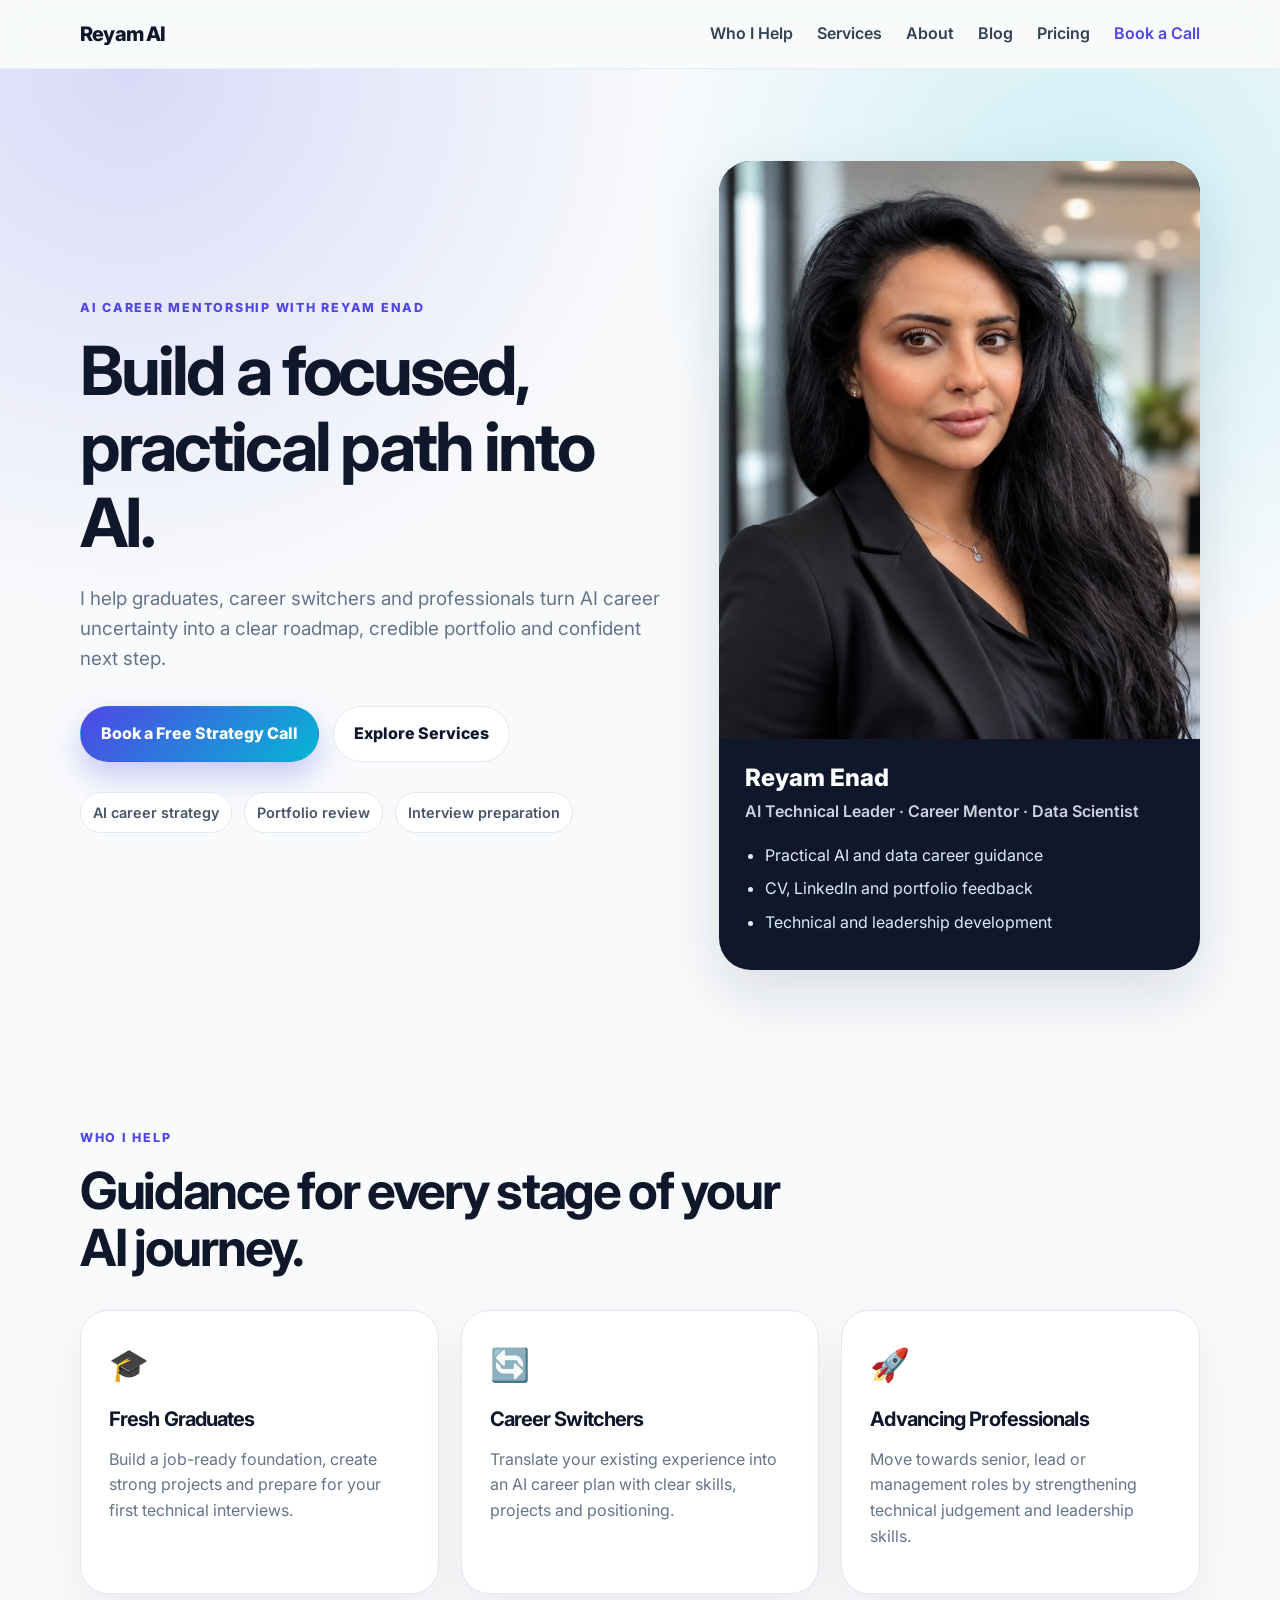
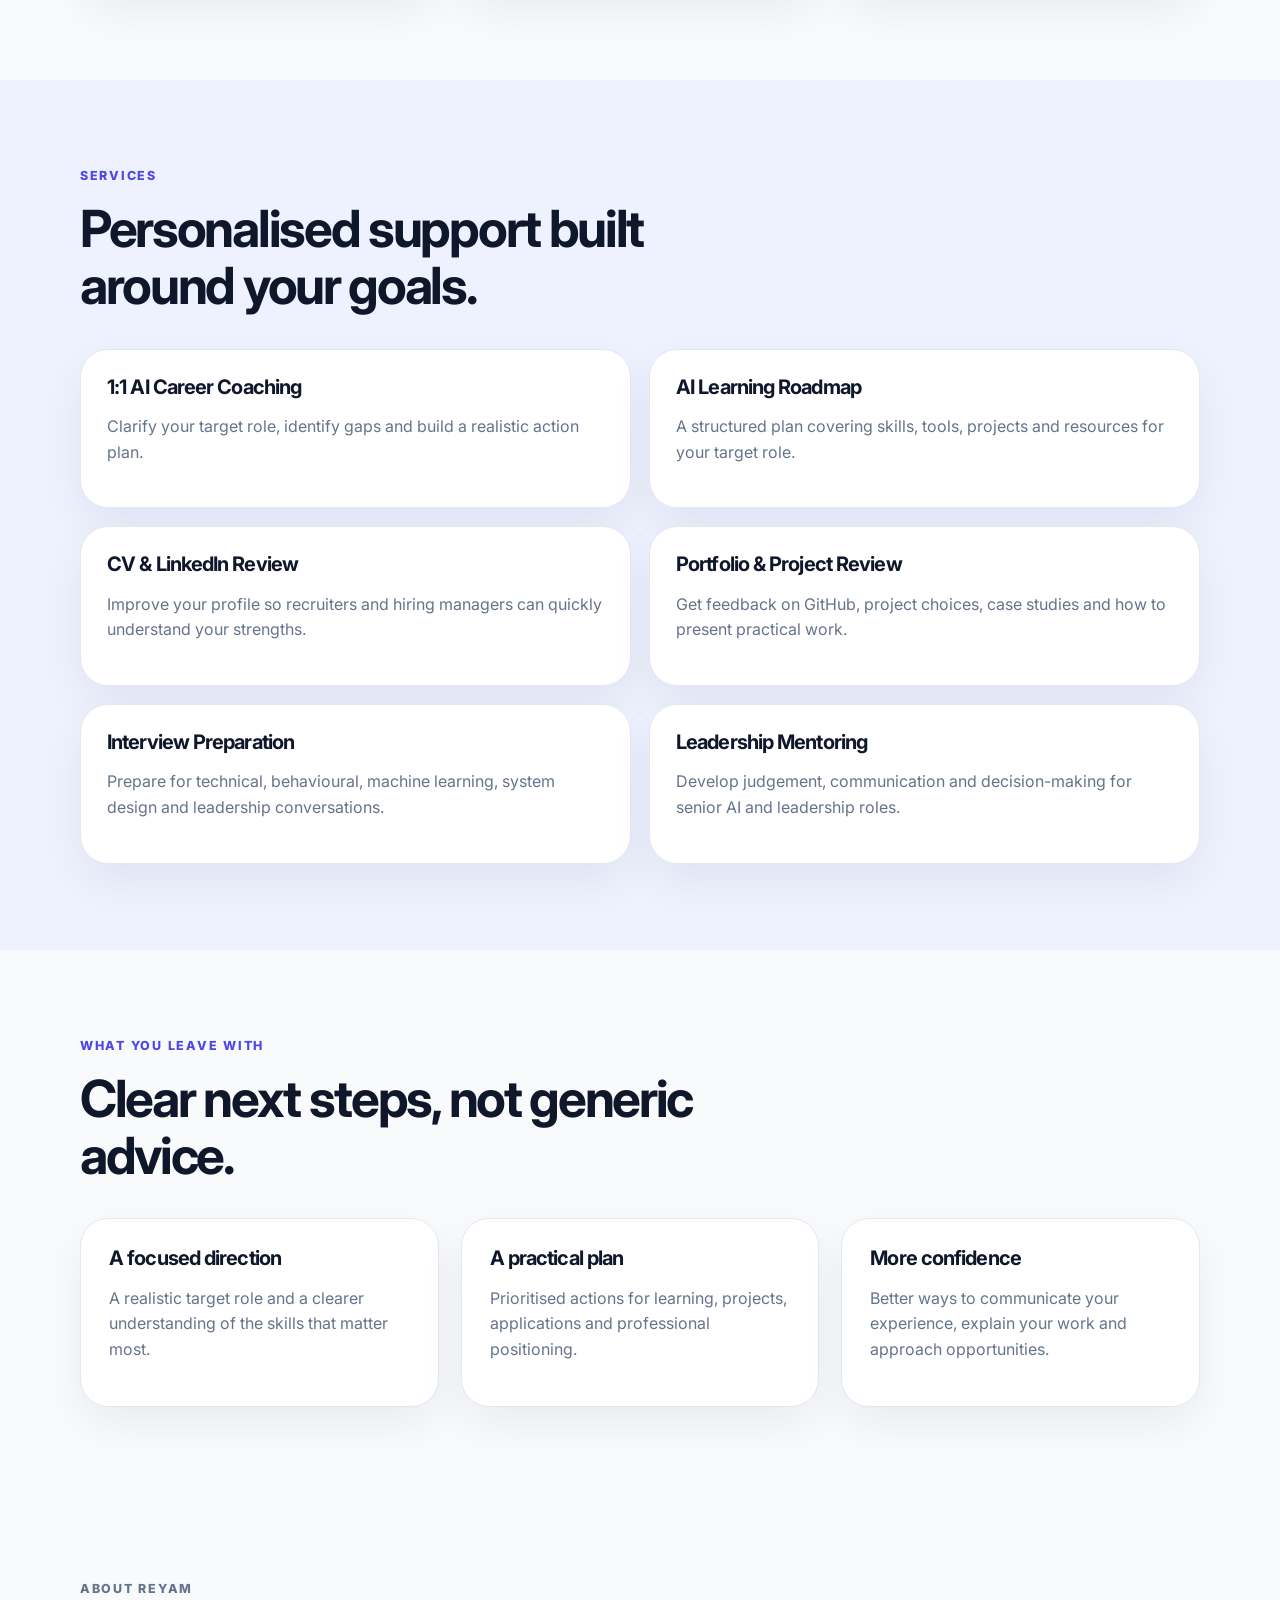
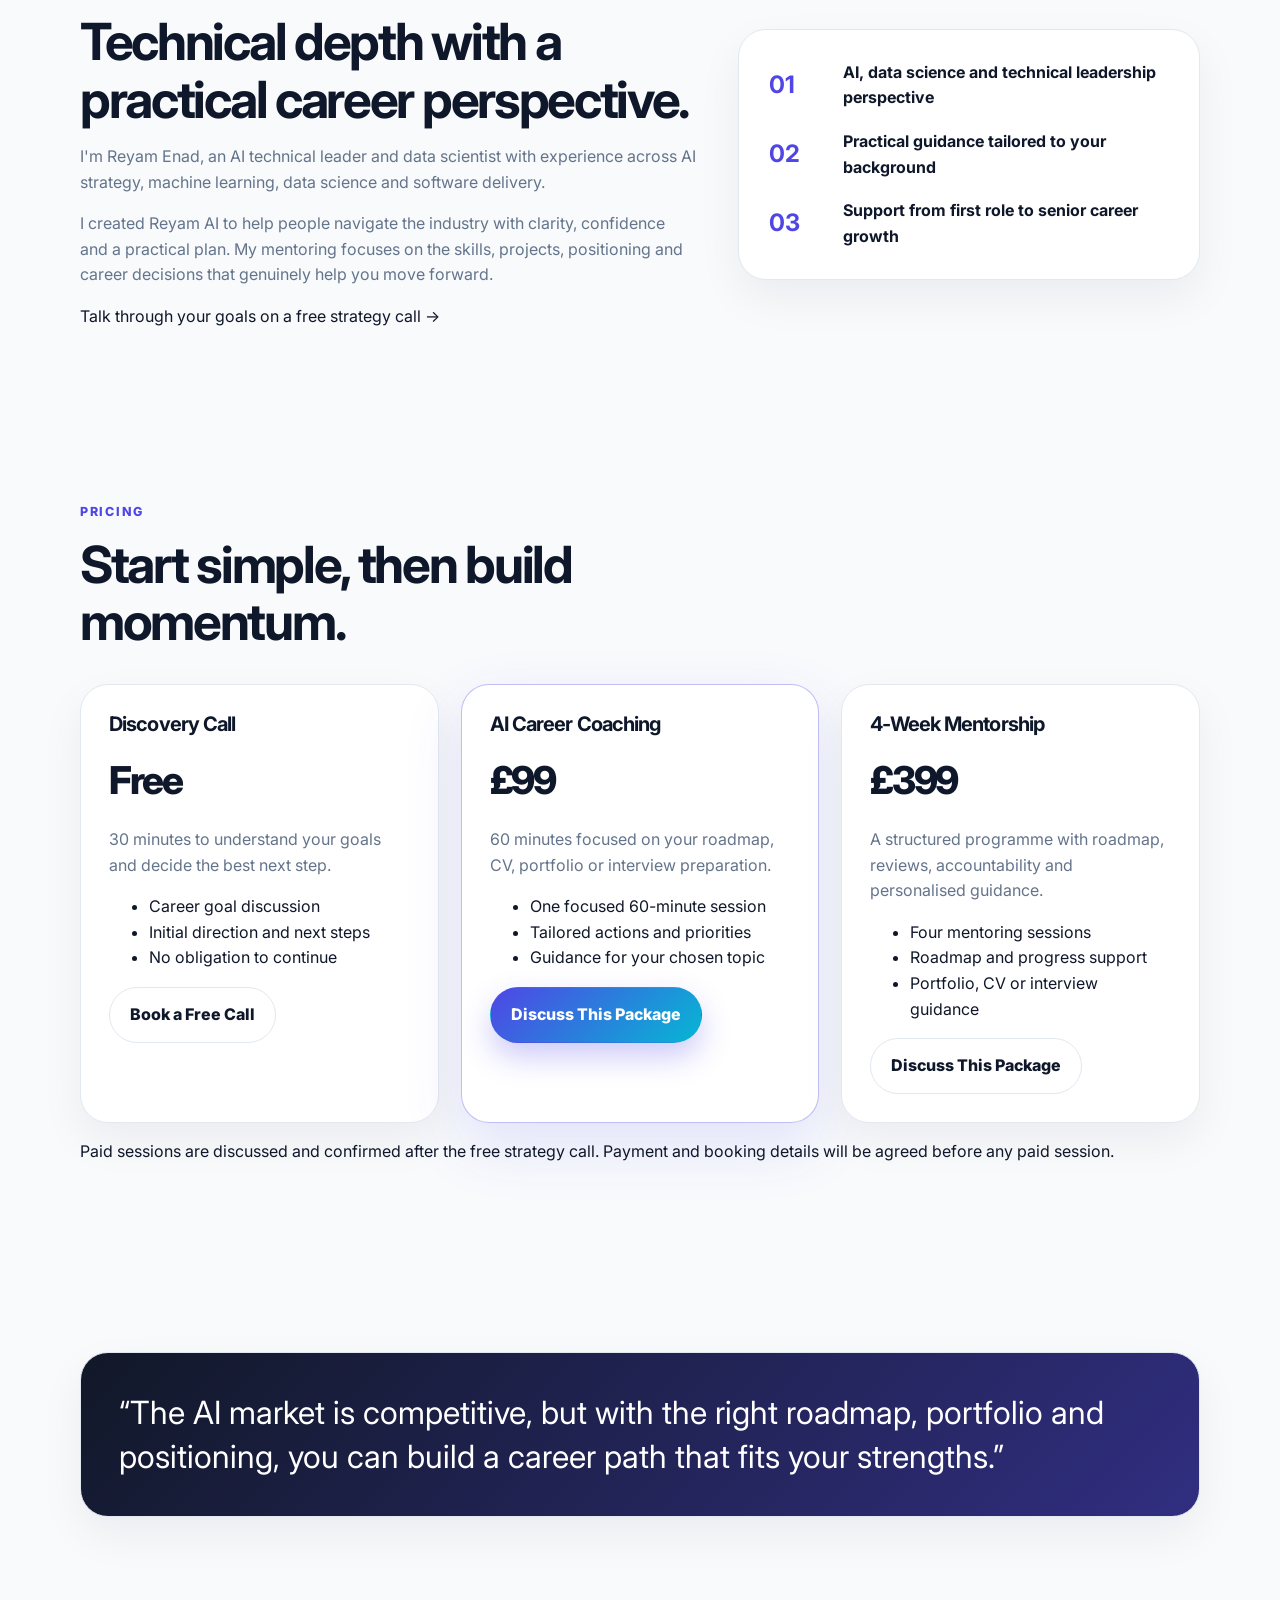
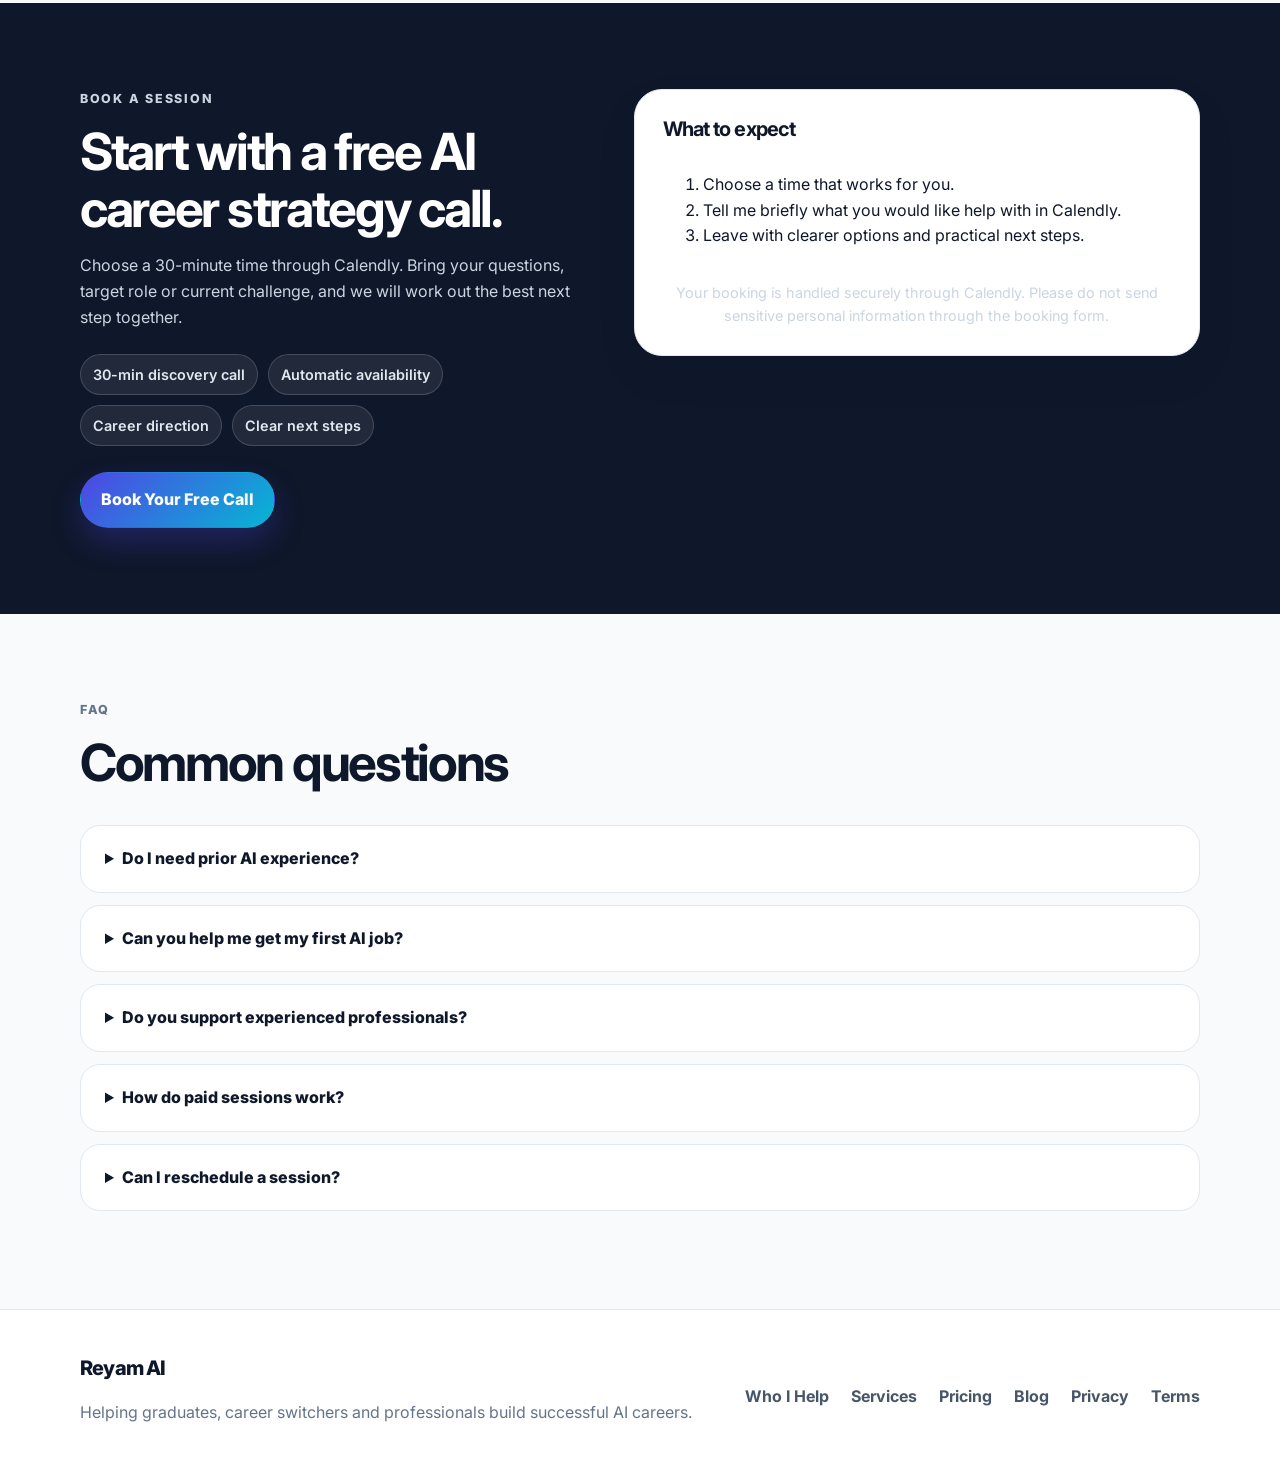
==== commit d60bfbd7: "Strengthen credibility packages and booking journey" ====
--- a/index.html
+++ b/index.html
@@ -4,7 +4,12 @@
   <meta charset="UTF-8" />
   <meta name="viewport" content="width=device-width, initial-scale=1.0" />
   <title>Reyam AI | AI Career Mentorship</title>
-  <meta name="description" content="Reyam AI helps graduates, career switchers, and professionals build successful careers in AI through personalised mentorship, portfolio guidance, and career strategy." />
+  <meta name="description" content="AI career mentorship for graduates, career switchers and professionals. Build a practical roadmap, stronger portfolio and interview confidence with Reyam Enad." />
+  <link rel="canonical" href="https://reyam.ai/" />
+  <meta property="og:title" content="Reyam AI | AI Career Mentorship" />
+  <meta property="og:description" content="Practical AI career guidance, portfolio feedback and interview preparation with Reyam Enad." />
+  <meta property="og:type" content="website" />
+  <meta property="og:url" content="https://reyam.ai/" />
   <link rel="preconnect" href="https://fonts.googleapis.com">
   <link rel="preconnect" href="https://fonts.gstatic.com" crossorigin>
   <link href="https://fonts.googleapis.com/css2?family=Inter:wght@400;500;600;700;800&display=swap" rel="stylesheet">
@@ -14,14 +19,14 @@
   <header class="site-header">
     <nav class="nav container">
       <a class="logo" href="#top">Reyam AI</a>
-      <button class="menu-toggle" aria-label="Open menu">☰</button>
+      <button class="menu-toggle" aria-label="Open menu" aria-expanded="false">☰</button>
       <div class="nav-links">
         <a href="#who">Who I Help</a>
         <a href="#services">Services</a>
         <a href="#about">About</a>
         <a href="/blog/">Blog</a>
         <a href="#pricing">Pricing</a>
-        <a href="#book" class="nav-cta">Book a Call</a>
+        <a href="https://calendly.com/info-reyam-ai/30min" target="_blank" rel="noopener" class="nav-cta">Book a Call</a>
       </div>
     </nav>
   </header>
@@ -31,14 +36,14 @@
       <div class="container hero-grid">
         <div class="hero-content">
           <p class="eyebrow">AI career mentorship with Reyam Enad</p>
-          <h1>Break into AI or accelerate your career with expert mentorship.</h1>
-          <p class="hero-text">I help fresh graduates, career switchers, and professionals build the skills, portfolio, confidence, and strategy needed to enter or advance in the AI industry.</p>
+          <h1>Build a focused, practical path into AI.</h1>
+          <p class="hero-text">I help graduates, career switchers and professionals turn AI career uncertainty into a clear roadmap, credible portfolio and confident next step.</p>
           <div class="hero-actions">
             <a href="https://calendly.com/info-reyam-ai/30min" target="_blank" rel="noopener" class="button primary">Book a Free Strategy Call</a>
             <a href="#services" class="button secondary">Explore Services</a>
           </div>
           <div class="trust-row">
-            <span>AI career strategy </span>
+            <span>AI career strategy</span>
             <span>Portfolio review</span>
             <span>Interview preparation</span>
           </div>
@@ -48,11 +53,11 @@
           <img src="images/reyam.jpg" alt="Reyam Enad, AI mentor" class="mentor-photo" />
           <div class="mentor-card-body">
             <p class="mentor-name">Reyam Enad</p>
-            <p class="mentor-title">AI Expert · Career Mentor · Technical Leader</p>
+            <p class="mentor-title">AI Technical Leader · Career Mentor · Data Scientist</p>
             <ul>
-              <li>AI career roadmaps</li>
-              <li>CV, LinkedIn & portfolio feedback</li>
-              <li>Technical and leadership guidance</li>
+              <li>Practical AI and data career guidance</li>
+              <li>CV, LinkedIn and portfolio feedback</li>
+              <li>Technical and leadership development</li>
             </ul>
           </div>
         </aside>
@@ -68,17 +73,17 @@
         <article class="info-card">
           <span class="icon">🎓</span>
           <h3>Fresh Graduates</h3>
-          <p>Build a job-ready AI foundation, create strong portfolio projects, and prepare for your first technical interviews.</p>
+          <p>Build a job-ready foundation, create strong projects and prepare for your first technical interviews.</p>
         </article>
         <article class="info-card">
           <span class="icon">🔄</span>
           <h3>Career Switchers</h3>
-          <p>Translate your existing experience into an AI career plan with clear skills, projects, and positioning.</p>
+          <p>Translate your existing experience into an AI career plan with clear skills, projects and positioning.</p>
         </article>
         <article class="info-card">
           <span class="icon">🚀</span>
           <h3>Advancing Professionals</h3>
-          <p>Move toward senior, lead, principal, or management roles by strengthening both technical and leadership skills.</p>
+          <p>Move towards senior, lead or management roles by strengthening technical judgement and leadership skills.</p>
         </article>
       </div>
     </section>
@@ -90,45 +95,40 @@
           <h2>Personalised support built around your goals.</h2>
         </div>
         <div class="service-list">
-          <div class="service-item">
-            <h3>1:1 AI Career Coaching</h3>
-            <p>Clarify your target role, identify gaps, and build a realistic action plan for entering or advancing in AI.</p>
-          </div>
-          <div class="service-item">
-            <h3>AI Learning Roadmap</h3>
-            <p>A structured plan covering skills, tools, projects, and resources based on your current level and target role.</p>
-          </div>
-          <div class="service-item">
-            <h3>CV & LinkedIn Review</h3>
-            <p>Improve your profile so it communicates your AI potential clearly to recruiters, hiring managers, and mentors.</p>
-          </div>
-          <div class="service-item">
-            <h3>Portfolio & Project Review</h3>
-            <p>Get feedback on GitHub, project ideas, case studies, and how to present your practical AI work.</p>
-          </div>
-          <div class="service-item">
-            <h3>Interview Preparation</h3>
-            <p>Prepare for technical, behavioural, machine learning, system design, and leadership interview conversations.</p>
-          </div>
-          <div class="service-item">
-            <h3>Leadership Mentoring</h3>
-            <p>Develop judgement, communication, and decision-making skills for senior AI and leadership roles.</p>
-          </div>
-        </div>
+          <div class="service-item"><h3>1:1 AI Career Coaching</h3><p>Clarify your target role, identify gaps and build a realistic action plan.</p></div>
+          <div class="service-item"><h3>AI Learning Roadmap</h3><p>A structured plan covering skills, tools, projects and resources for your target role.</p></div>
+          <div class="service-item"><h3>CV & LinkedIn Review</h3><p>Improve your profile so recruiters and hiring managers can quickly understand your strengths.</p></div>
+          <div class="service-item"><h3>Portfolio & Project Review</h3><p>Get feedback on GitHub, project choices, case studies and how to present practical work.</p></div>
+          <div class="service-item"><h3>Interview Preparation</h3><p>Prepare for technical, behavioural, machine learning, system design and leadership conversations.</p></div>
+          <div class="service-item"><h3>Leadership Mentoring</h3><p>Develop judgement, communication and decision-making for senior AI and leadership roles.</p></div>
+        </div>
+      </div>
+    </section>
+
+    <section class="section container outcomes-section">
+      <div class="section-heading">
+        <p class="eyebrow">What You Leave With</p>
+        <h2>Clear next steps, not generic advice.</h2>
+      </div>
+      <div class="cards three">
+        <article class="info-card"><h3>A focused direction</h3><p>A realistic target role and a clearer understanding of the skills that matter most.</p></article>
+        <article class="info-card"><h3>A practical plan</h3><p>Prioritised actions for learning, projects, applications and professional positioning.</p></article>
+        <article class="info-card"><h3>More confidence</h3><p>Better ways to communicate your experience, explain your work and approach opportunities.</p></article>
       </div>
     </section>
 
     <section id="about" class="section container about-grid">
       <div>
         <p class="eyebrow">About Reyam</p>
-        <h2>Technical depth with leadership perspective.</h2>
-        <p>I'm Reyam Enad, an AI expert with technical and leadership experience. I created Reyam AI to help people navigate the AI industry with clarity, confidence, and a practical plan.</p>
-        <p>My mentorship is designed for people who want more than theory. We focus on the skills, projects, positioning, and career decisions that help you move forward.</p>
+        <h2>Technical depth with a practical career perspective.</h2>
+        <p>I'm Reyam Enad, an AI technical leader and data scientist with experience across AI strategy, machine learning, data science and software delivery.</p>
+        <p>I created Reyam AI to help people navigate the industry with clarity, confidence and a practical plan. My mentoring focuses on the skills, projects, positioning and career decisions that genuinely help you move forward.</p>
+        <a class="text-link" href="https://calendly.com/info-reyam-ai/30min" target="_blank" rel="noopener">Talk through your goals on a free strategy call →</a>
       </div>
       <div class="stats-card">
-        <div><strong>01</strong><span>Clear AI career direction</span></div>
-        <div><strong>02</strong><span>Practical skill-building plan</span></div>
-        <div><strong>03</strong><span>Support from technical to leadership growth</span></div>
+        <div><strong>01</strong><span>AI, data science and technical leadership perspective</span></div>
+        <div><strong>02</strong><span>Practical guidance tailored to your background</span></div>
+        <div><strong>03</strong><span>Support from first role to senior career growth</span></div>
       </div>
     </section>
 
@@ -142,24 +142,29 @@
           <h3>Discovery Call</h3>
           <p class="price">Free</p>
           <p>30 minutes to understand your goals and decide the best next step.</p>
+          <ul class="package-list"><li>Career goal discussion</li><li>Initial direction and next steps</li><li>No obligation to continue</li></ul>
+          <a class="button secondary package-button" href="https://calendly.com/info-reyam-ai/30min" target="_blank" rel="noopener">Book a Free Call</a>
         </article>
         <article class="info-card price-card featured">
           <h3>AI Career Coaching</h3>
           <p class="price">£99</p>
-          <p>60 minutes focused on your career plan, roadmap, CV, portfolio, or interview preparation.</p>
+          <p>60 minutes focused on your roadmap, CV, portfolio or interview preparation.</p>
+          <ul class="package-list"><li>One focused 60-minute session</li><li>Tailored actions and priorities</li><li>Guidance for your chosen topic</li></ul>
+          <a class="button primary package-button" href="https://calendly.com/info-reyam-ai/30min" target="_blank" rel="noopener">Discuss This Package</a>
         </article>
         <article class="info-card price-card">
           <h3>4-Week Mentorship</h3>
           <p class="price">£399</p>
-          <p>A structured programme with roadmap, reviews, accountability, and personalised guidance.</p>
-        </article>
-      </div>
+          <p>A structured programme with roadmap, reviews, accountability and personalised guidance.</p>
+          <ul class="package-list"><li>Four mentoring sessions</li><li>Roadmap and progress support</li><li>Portfolio, CV or interview guidance</li></ul>
+          <a class="button secondary package-button" href="https://calendly.com/info-reyam-ai/30min" target="_blank" rel="noopener">Discuss This Package</a>
+        </article>
+      </div>
+      <p class="pricing-note">Paid sessions are discussed and confirmed after the free strategy call. Payment and booking details will be agreed before any paid session.</p>
     </section>
 
     <section class="section container">
-      <div class="quote-card">
-        <p>“The AI market is competitive, but with the right roadmap, portfolio, and positioning, you can build a career path that fits your strengths.”</p>
-      </div>
+      <div class="quote-card"><p>“The AI market is competitive, but with the right roadmap, portfolio and positioning, you can build a career path that fits your strengths.”</p></div>
     </section>
 
     <section id="book" class="section booking-section">
@@ -167,80 +172,36 @@
         <div>
           <p class="eyebrow">Book a Session</p>
           <h2>Start with a free AI career strategy call.</h2>
-          <p>Calendly automatically checks my availability and lets you book a free 30-minute call at a time that works.</p>
-          <div class="booking-options">
-            <span>30-min discovery call</span>
-            <span>Automatic availability</span>
-            <span>CV & LinkedIn review</span>
-            <span>Interview preparation</span>
-          </div>
+          <p>Choose a 30-minute time through Calendly. Bring your questions, target role or current challenge, and we will work out the best next step together.</p>
+          <div class="booking-options"><span>30-min discovery call</span><span>Automatic availability</span><span>Career direction</span><span>Clear next steps</span></div>
           <a class="button primary booking-button" href="https://calendly.com/info-reyam-ai/30min" target="_blank" rel="noopener">Book Your Free Call</a>
         </div>
-        <form class="booking-form" id="bookingForm">
-          <label>
-            Full name
-            <input type="text" name="name" placeholder="Your name" required />
-          </label>
-          <label>
-            Email address
-            <input type="email" name="email" placeholder="you@example.com" required />
-          </label>
-          <label>
-            I am a...
-            <select name="stage" required>
-              <option value="">Select one</option>
-              <option>Fresh graduate</option>
-              <option>Career switcher</option>
-              <option>Software/Data professional</option>
-              <option>AI professional advancing career</option>
-            </select>
-          </label>
-          <label>
-            What do you need help with?
-            <textarea name="message" rows="5" placeholder="Tell me about your goals, background, and what support you need." required></textarea>
-          </label>
-          <button type="submit" class="button primary full">Continue to Calendly</button>
-          <p class="form-note" id="formNote">After submitting, Calendly will show my available times and let you book automatically.</p>
-        </form>
+        <aside class="booking-form booking-summary">
+          <h3>What to expect</h3>
+          <ol>
+            <li>Choose a time that works for you.</li>
+            <li>Tell me briefly what you would like help with in Calendly.</li>
+            <li>Leave with clearer options and practical next steps.</li>
+          </ol>
+          <p class="form-note">Your booking is handled securely through Calendly. Please do not send sensitive personal information through the booking form.</p>
+        </aside>
       </div>
     </section>
 
     <section class="section container faq">
-      <div class="section-heading">
-        <p class="eyebrow">FAQ</p>
-        <h2>Common questions</h2>
-      </div>
-      <details>
-        <summary>Do I need prior AI experience?</summary>
-        <p>No. Sessions are tailored to your current level and target role.</p>
-      </details>
-      <details>
-        <summary>Can you help me get my first AI job?</summary>
-        <p>Yes. We can work on your roadmap, portfolio, CV, LinkedIn, networking, and interview preparation.</p>
-      </details>
-      <details>
-        <summary>Do you support experienced professionals?</summary>
-        <p>Yes. I also support professionals aiming for senior technical, AI leadership, or management roles.</p>
-      </details>
-      <details>
-        <summary>Can I book ongoing mentorship?</summary>
-        <p>Yes. Monthly mentorship packages are available.</p>
-      </details>
+      <div class="section-heading"><p class="eyebrow">FAQ</p><h2>Common questions</h2></div>
+      <details><summary>Do I need prior AI experience?</summary><p>No. Sessions are tailored to your current level and target role.</p></details>
+      <details><summary>Can you help me get my first AI job?</summary><p>Yes. We can work on your roadmap, portfolio, CV, LinkedIn, networking and interview preparation.</p></details>
+      <details><summary>Do you support experienced professionals?</summary><p>Yes. I also support professionals aiming for senior technical, AI leadership or management roles.</p></details>
+      <details><summary>How do paid sessions work?</summary><p>We first use the free strategy call to decide whether coaching or mentorship is the right fit. Any paid session is agreed before booking.</p></details>
+      <details><summary>Can I reschedule a session?</summary><p>Yes. Please use the scheduling link in your booking confirmation as early as possible.</p></details>
     </section>
   </main>
 
   <footer class="footer">
     <div class="container footer-grid">
-      <div>
-        <a class="logo" href="#top">Reyam AI</a>
-        <p>Helping graduates, career switchers, and professionals build successful AI careers.</p>
-      </div>
-      <div class="footer-links">
-        <a href="#who">Who I Help</a>
-        <a href="#services">Services</a>
-        <a href="#pricing">Pricing</a>
-        <a href="#book">Book</a>
-      </div>
+      <div><a class="logo" href="#top">Reyam AI</a><p>Helping graduates, career switchers and professionals build successful AI careers.</p></div>
+      <div class="footer-links"><a href="#who">Who I Help</a><a href="#services">Services</a><a href="#pricing">Pricing</a><a href="/blog/">Blog</a><a href="/privacy.html">Privacy</a><a href="/terms.html">Terms</a></div>
     </div>
   </footer>
 
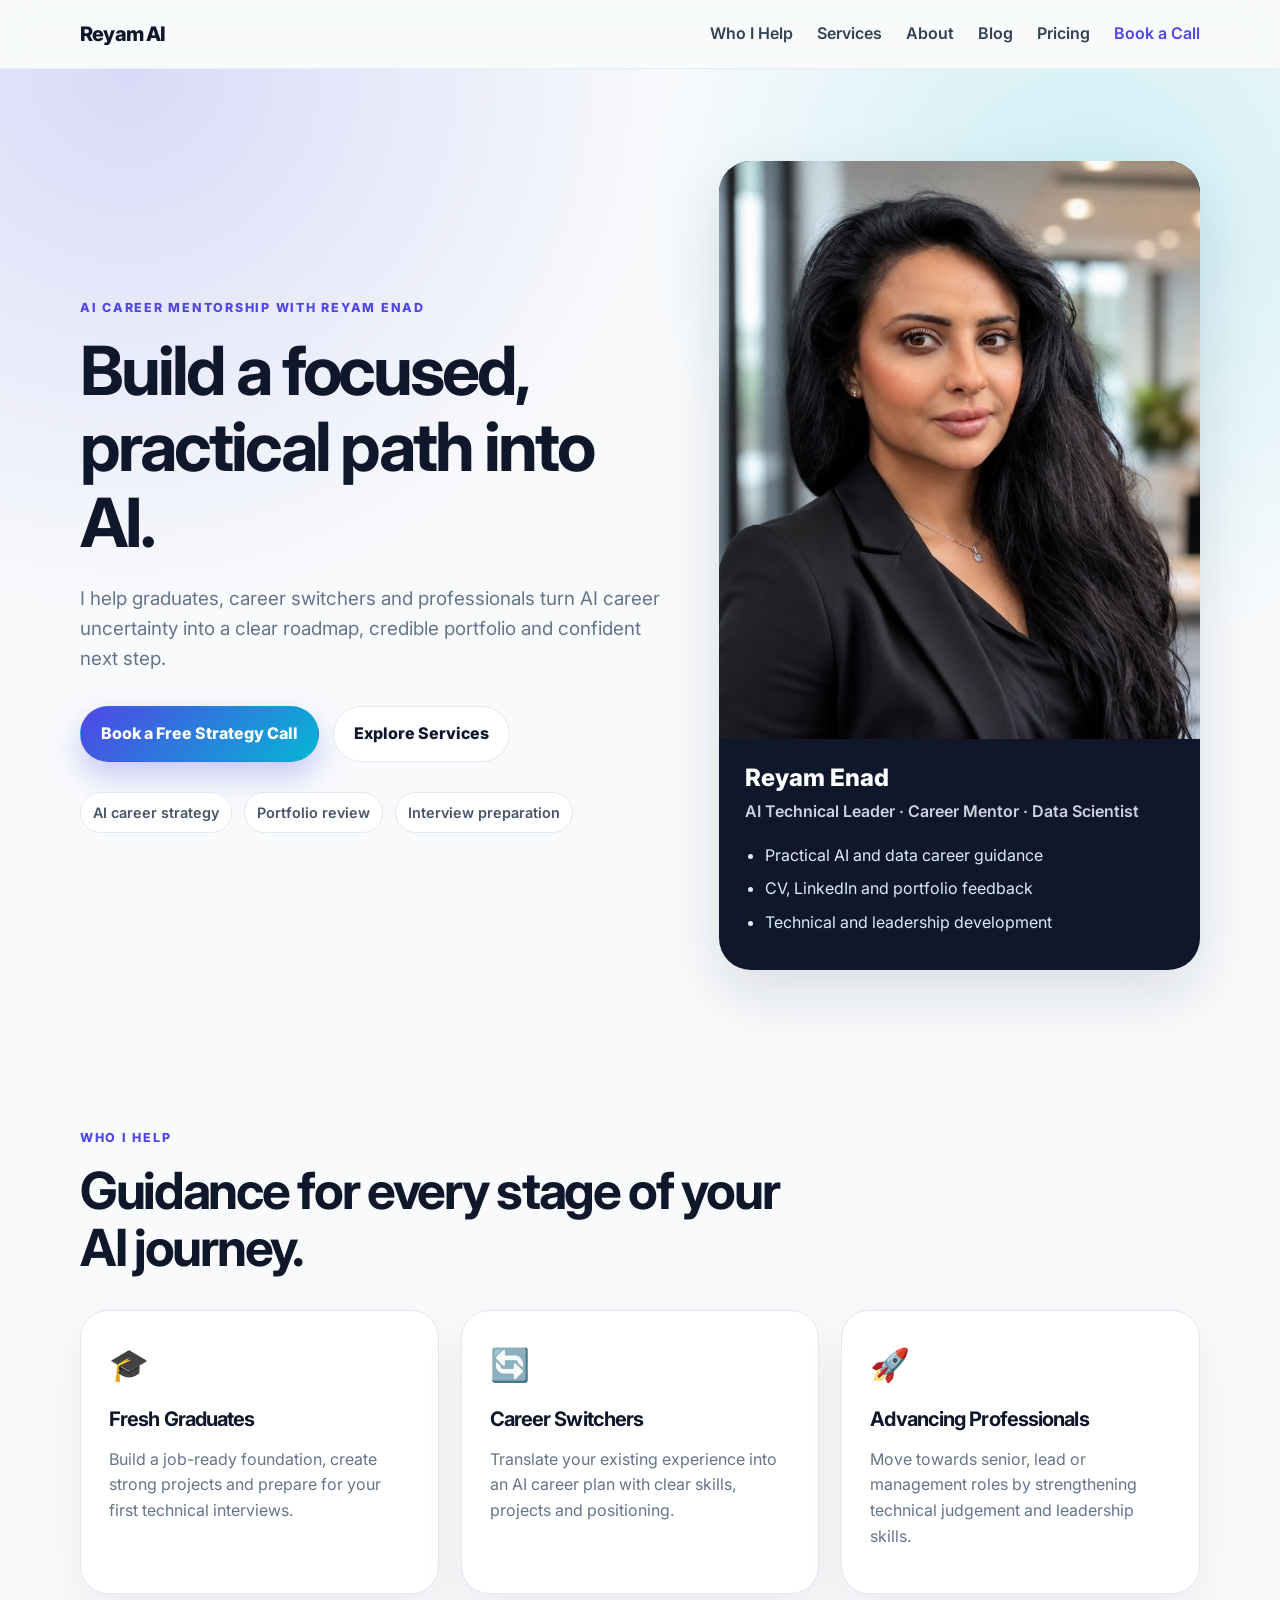
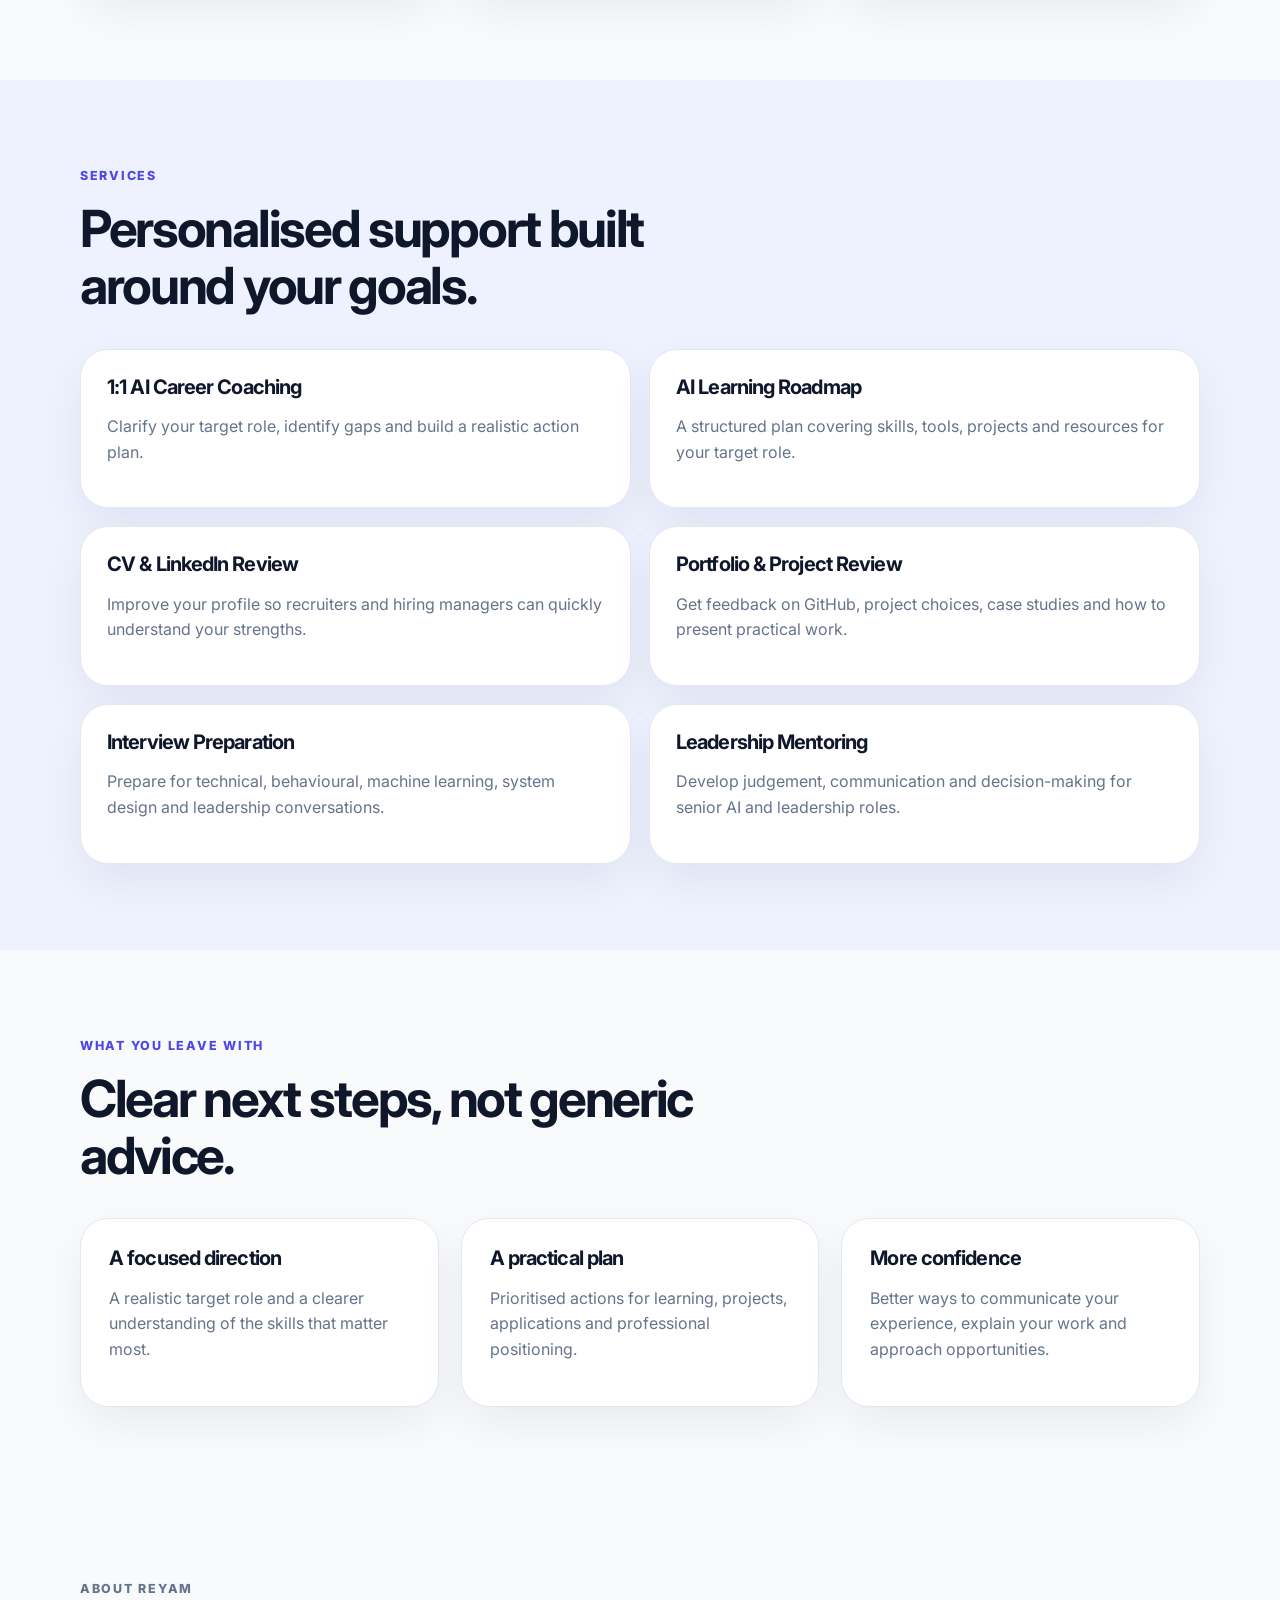
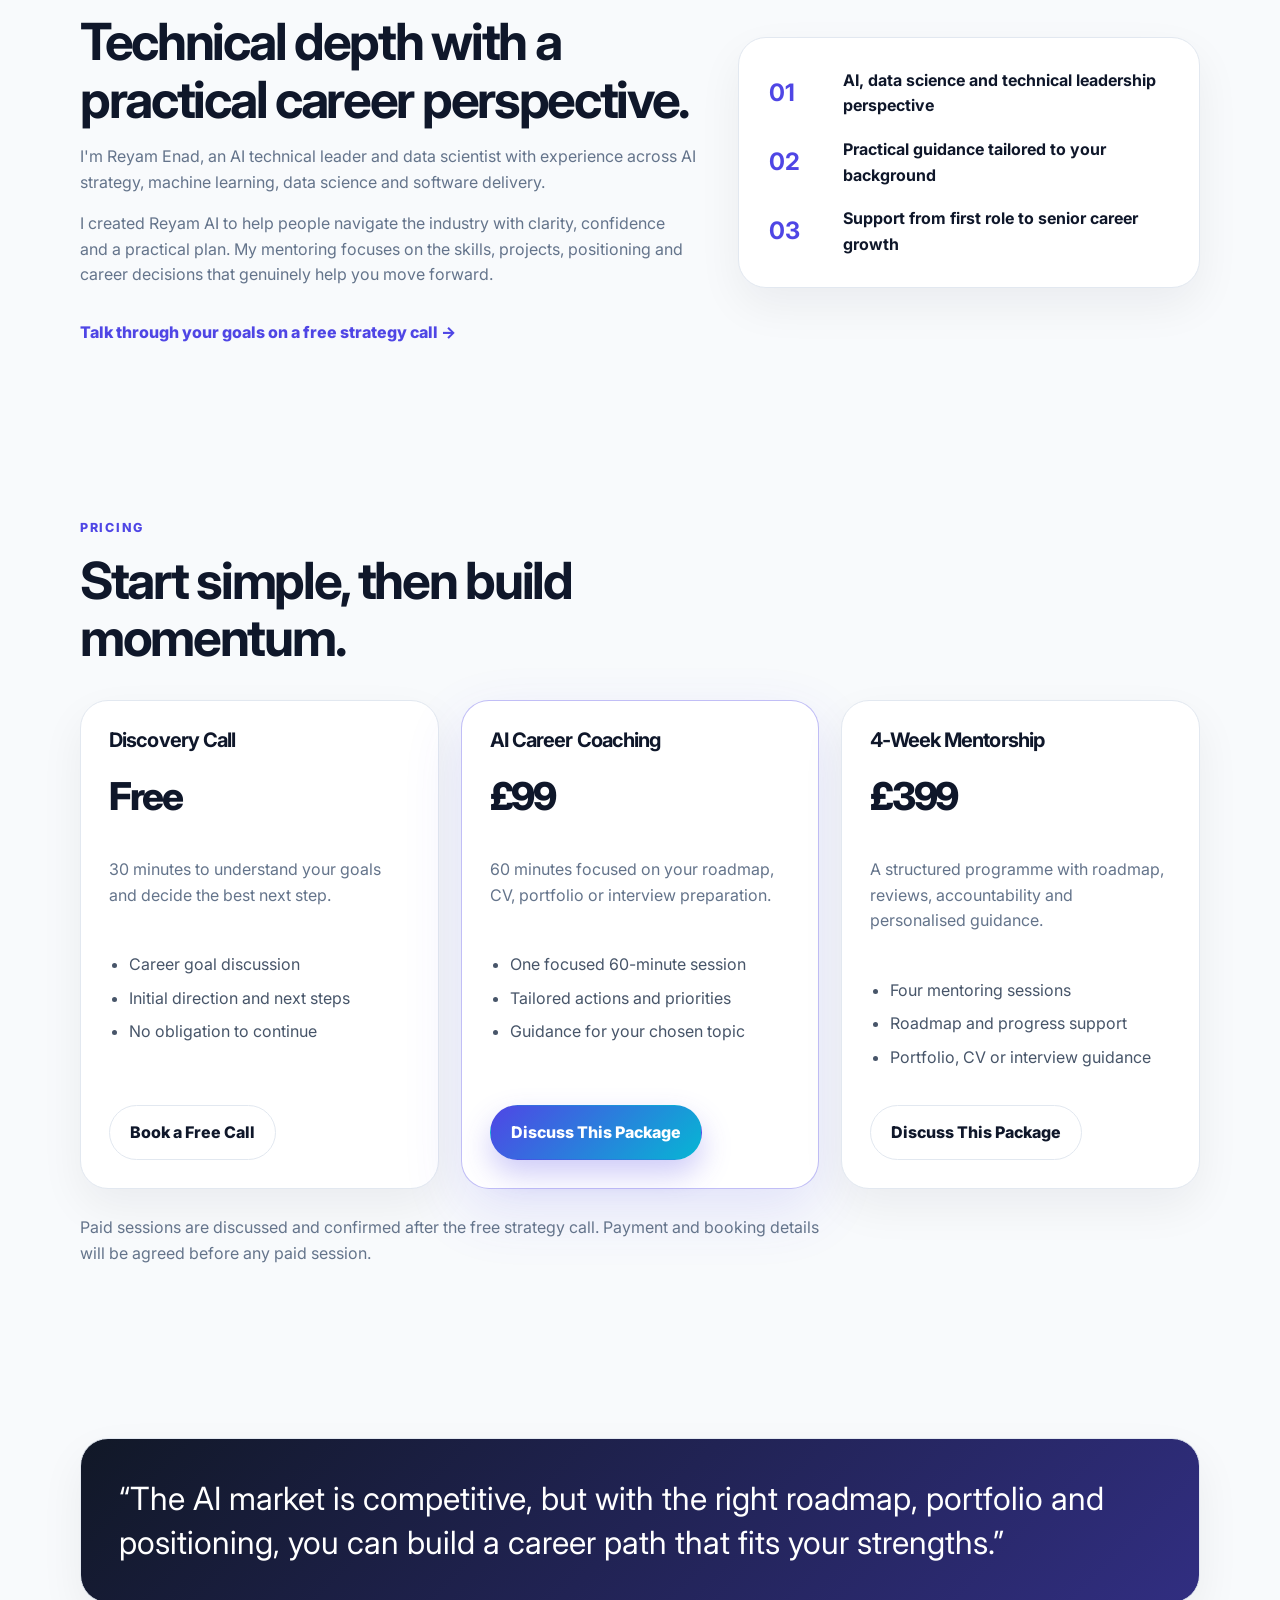
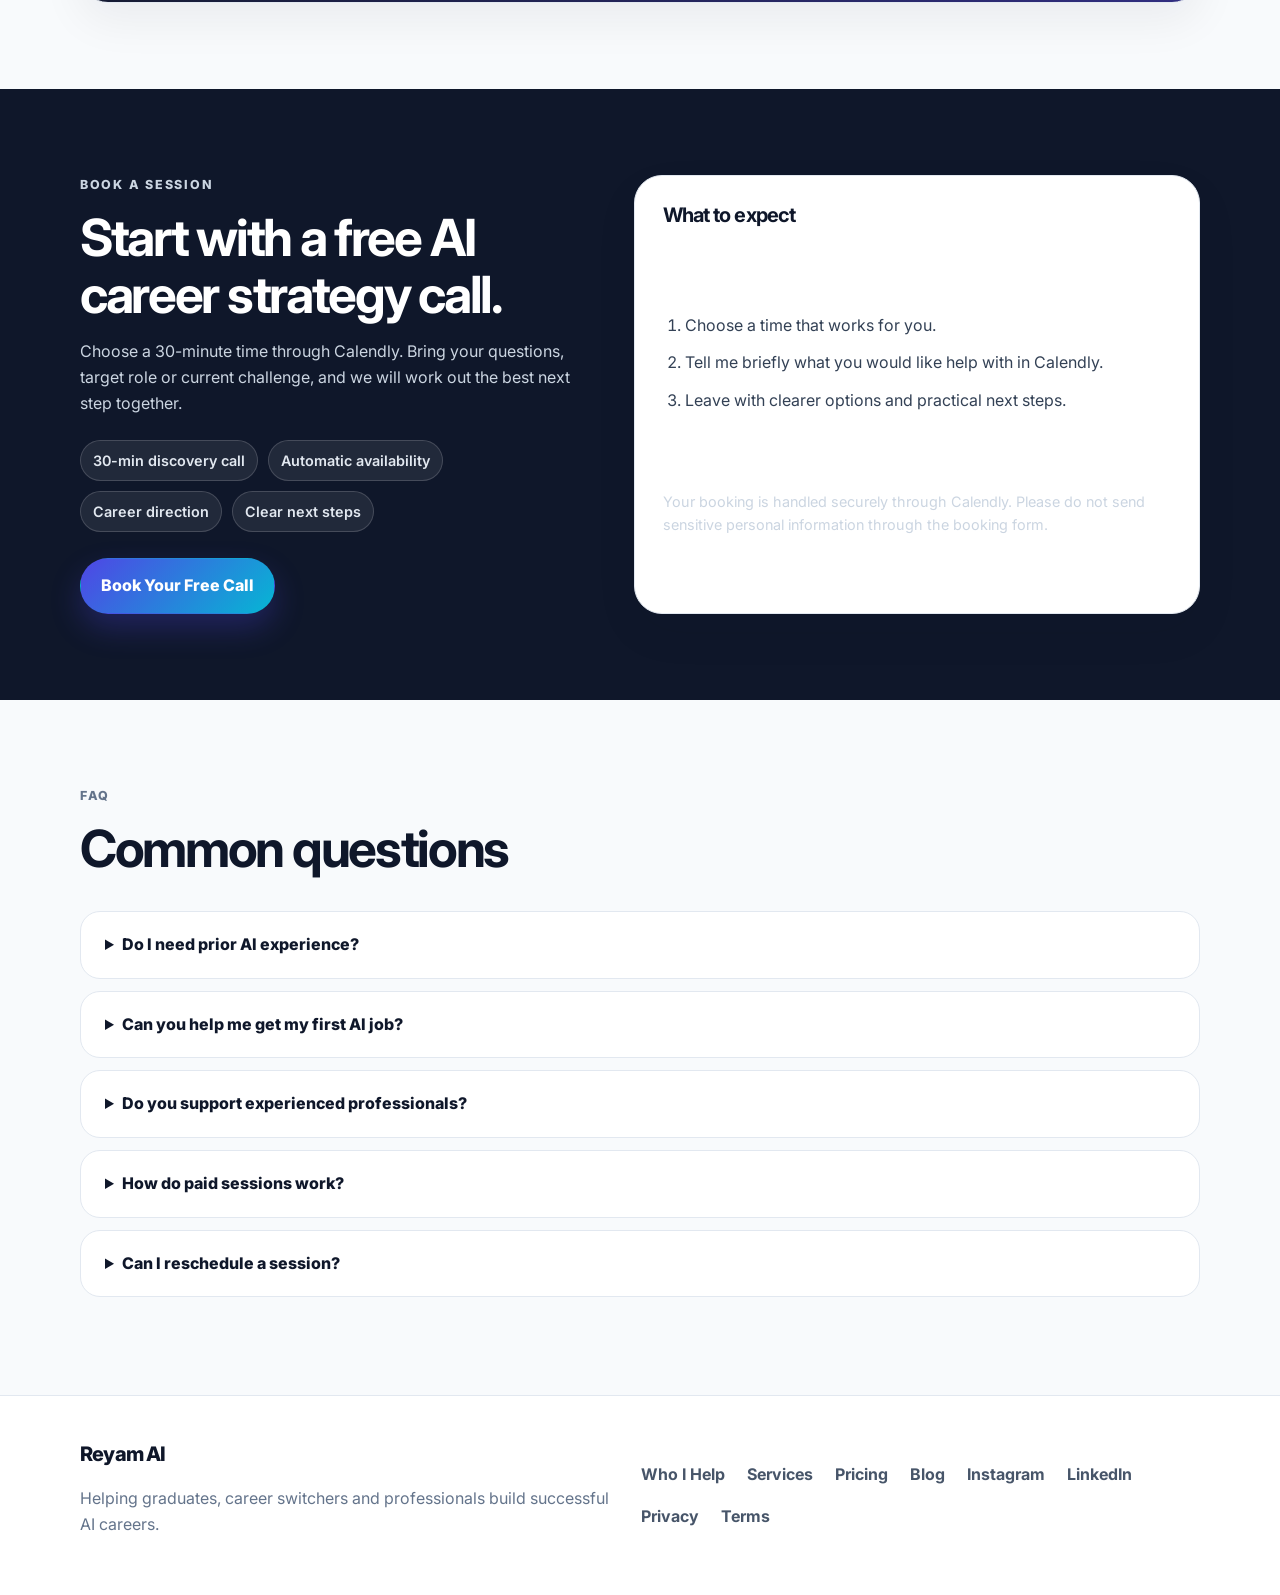
==== commit c146ce64: "Add Instagram and LinkedIn links" ====
--- a/index.html
+++ b/index.html
@@ -201,7 +201,7 @@
   <footer class="footer">
     <div class="container footer-grid">
       <div><a class="logo" href="#top">Reyam AI</a><p>Helping graduates, career switchers and professionals build successful AI careers.</p></div>
-      <div class="footer-links"><a href="#who">Who I Help</a><a href="#services">Services</a><a href="#pricing">Pricing</a><a href="/blog/">Blog</a><a href="/privacy.html">Privacy</a><a href="/terms.html">Terms</a></div>
+      <div class="footer-links"><a href="#who">Who I Help</a><a href="#services">Services</a><a href="#pricing">Pricing</a><a href="/blog/">Blog</a><a href="https://www.instagram.com/reyam.ai?igsh=Nms1NzFrcmRoNDBl&utm_source=qr" target="_blank" rel="noopener">Instagram</a><a href="https://www.linkedin.com/in/reyam-enad/" target="_blank" rel="noopener">LinkedIn</a><a href="/privacy.html">Privacy</a><a href="/terms.html">Terms</a></div>
     </div>
   </footer>
 
--- a/styles.css
+++ b/styles.css
@@ -34,6 +34,7 @@
 .primary { color: white; background: linear-gradient(135deg, var(--primary), var(--accent)); box-shadow: 0 14px 30px rgba(79, 70, 229, .28); }
 .secondary { color: var(--text); background: white; border-color: var(--border); }
 .full { width: 100%; border-radius: 16px; }
+.text-link { display: inline-flex; margin-top: 16px; color: var(--primary); font-weight: 800; }
 .trust-row { margin-top: 30px; display: flex; gap: 12px; flex-wrap: wrap; }
 .trust-row span, .booking-options span { background: white; border: 1px solid var(--border); border-radius: 999px; padding: 8px 12px; color: #475569; font-weight: 600; font-size: .9rem; }
 .mentor-card { background: #0f172a; border-radius: 32px; overflow: hidden; box-shadow: var(--shadow); color: white; }
@@ -59,8 +60,13 @@
 .stats-card div { display: grid; grid-template-columns: 58px 1fr; gap: 16px; align-items: center; }
 .stats-card strong { color: var(--primary); font-size: 1.5rem; }
 .stats-card span { font-weight: 700; }
+.price-card { display: flex; flex-direction: column; }
 .price-card .price { color: var(--text); font-size: 2.4rem; font-weight: 800; margin: 14px 0; letter-spacing: -0.06em; }
 .price-card.featured { border-color: rgba(79,70,229,.35); box-shadow: 0 22px 60px rgba(79,70,229,.13); }
+.package-list { color: #475569; padding-left: 20px; margin: 20px 0 26px; }
+.package-list li { margin: 8px 0; }
+.package-button { margin-top: auto; align-self: flex-start; }
+.pricing-note { max-width: 760px; color: var(--muted); margin: 26px 0 0; }
 .quote-card { padding: 38px; background: linear-gradient(135deg, #111827, #312e81); color: white; }
 .quote-card p { font-size: clamp(1.35rem, 3vw, 2rem); line-height: 1.35; margin: 0; color: white; }
 .booking-section { background: #0f172a; color: white; }
@@ -70,15 +76,19 @@
 .booking-options span { background: rgba(255,255,255,.08); border-color: rgba(255,255,255,.16); color: #e2e8f0; }
 .booking-button { margin-top: 26px; }
 .booking-form { color: var(--text); padding: 28px; display: grid; gap: 16px; }
+.booking-summary { align-self: stretch; }
+.booking-summary h3 { margin-bottom: 4px; }
+.booking-summary ol { padding-left: 22px; margin: 6px 0 0; }
+.booking-summary li { margin: 12px 0; color: #334155; }
 .booking-form label { display: grid; gap: 8px; font-weight: 700; }
 input, select, textarea { width: 100%; border: 1px solid var(--border); border-radius: 14px; padding: 13px 14px; font: inherit; color: var(--text); background: #fff; }
 textarea { resize: vertical; }
-.form-note { margin: 0; font-size: .9rem; text-align: center; }
+.form-note { margin: 0; font-size: .9rem; text-align: left; }
 .faq details { background: white; border: 1px solid var(--border); border-radius: 20px; padding: 20px 24px; margin: 12px 0; }
 .faq summary { cursor: pointer; font-weight: 800; }
 .footer { padding: 42px 0; border-top: 1px solid var(--border); background: white; }
 .footer-grid { display: flex; justify-content: space-between; gap: 28px; align-items: center; }
-.footer-links { display: flex; gap: 22px; font-weight: 700; color: #475569; }
+.footer-links { display: flex; flex-wrap: wrap; gap: 16px 22px; font-weight: 700; color: #475569; }
 
 .blog-index-hero { padding: 96px 0 72px; background: radial-gradient(circle at 10% 0%, rgba(79,70,229,.16), transparent 34%), radial-gradient(circle at 90% 10%, rgba(6,182,212,.18), transparent 34%); border-bottom: 1px solid var(--border); }
 .blog-index-hero h1 { max-width: 880px; font-size: clamp(2.7rem, 6vw, 5.4rem); }
@@ -89,7 +99,7 @@
 .blog-card-meta { display: flex; flex-wrap: wrap; align-items: center; gap: 10px; color: var(--muted); font-size: .9rem; margin-bottom: 24px; }
 .blog-category { display: inline-flex; align-items: center; width: fit-content; background: #eef2ff; color: var(--primary-dark); border: 1px solid rgba(79,70,229,.14); border-radius: 999px; padding: 6px 12px; font-weight: 800; font-size: .82rem; }
 .blog-post-card h2 { font-size: 1.55rem; margin-bottom: 16px; }
-.blog-post-card h2 a:hover { color: var(--primary); }
+.blog-post-card h2 a:hover, .blog-card-footer a:hover { color: var(--primary); }
 .blog-post-card p { color: var(--muted); margin: 0; }
 .blog-card-footer { margin-top: auto; padding-top: 28px; display: flex; justify-content: space-between; gap: 16px; color: var(--primary); font-weight: 800; }
 .blog-card-footer span:first-child { color: var(--muted); font-weight: 600; }
@@ -107,6 +117,11 @@
 .article-cta-card { margin-top: 62px; padding: 34px; border-radius: 30px; background: #eef2ff; border: 1px solid rgba(79,70,229,.16); }
 .article-cta-card h2 { margin-top: 0; }
 .article-cta-card p { margin-bottom: 24px; }
+.legal-page { width: min(820px, calc(100% - 40px)); margin: 0 auto; padding: 78px 0 96px; }
+.legal-page h1 { font-size: clamp(2.4rem, 5vw, 4.4rem); margin-bottom: 18px; }
+.legal-page h2 { margin-top: 42px; font-size: clamp(1.55rem, 3vw, 2.2rem); }
+.legal-page p, .legal-page li { color: #475569; }
+.legal-page ul { padding-left: 22px; }
 .legacy-redirect { min-height: 70vh; display: flex; flex-direction: column; justify-content: center; align-items: flex-start; }
 
 @media (max-width: 840px) {
@@ -119,4 +134,4 @@
   .blog-index-hero { padding: 64px 0 48px; }
   .blog-post-card { min-height: auto; }
   .blog-newsletter { padding: 30px; }
-}
+}
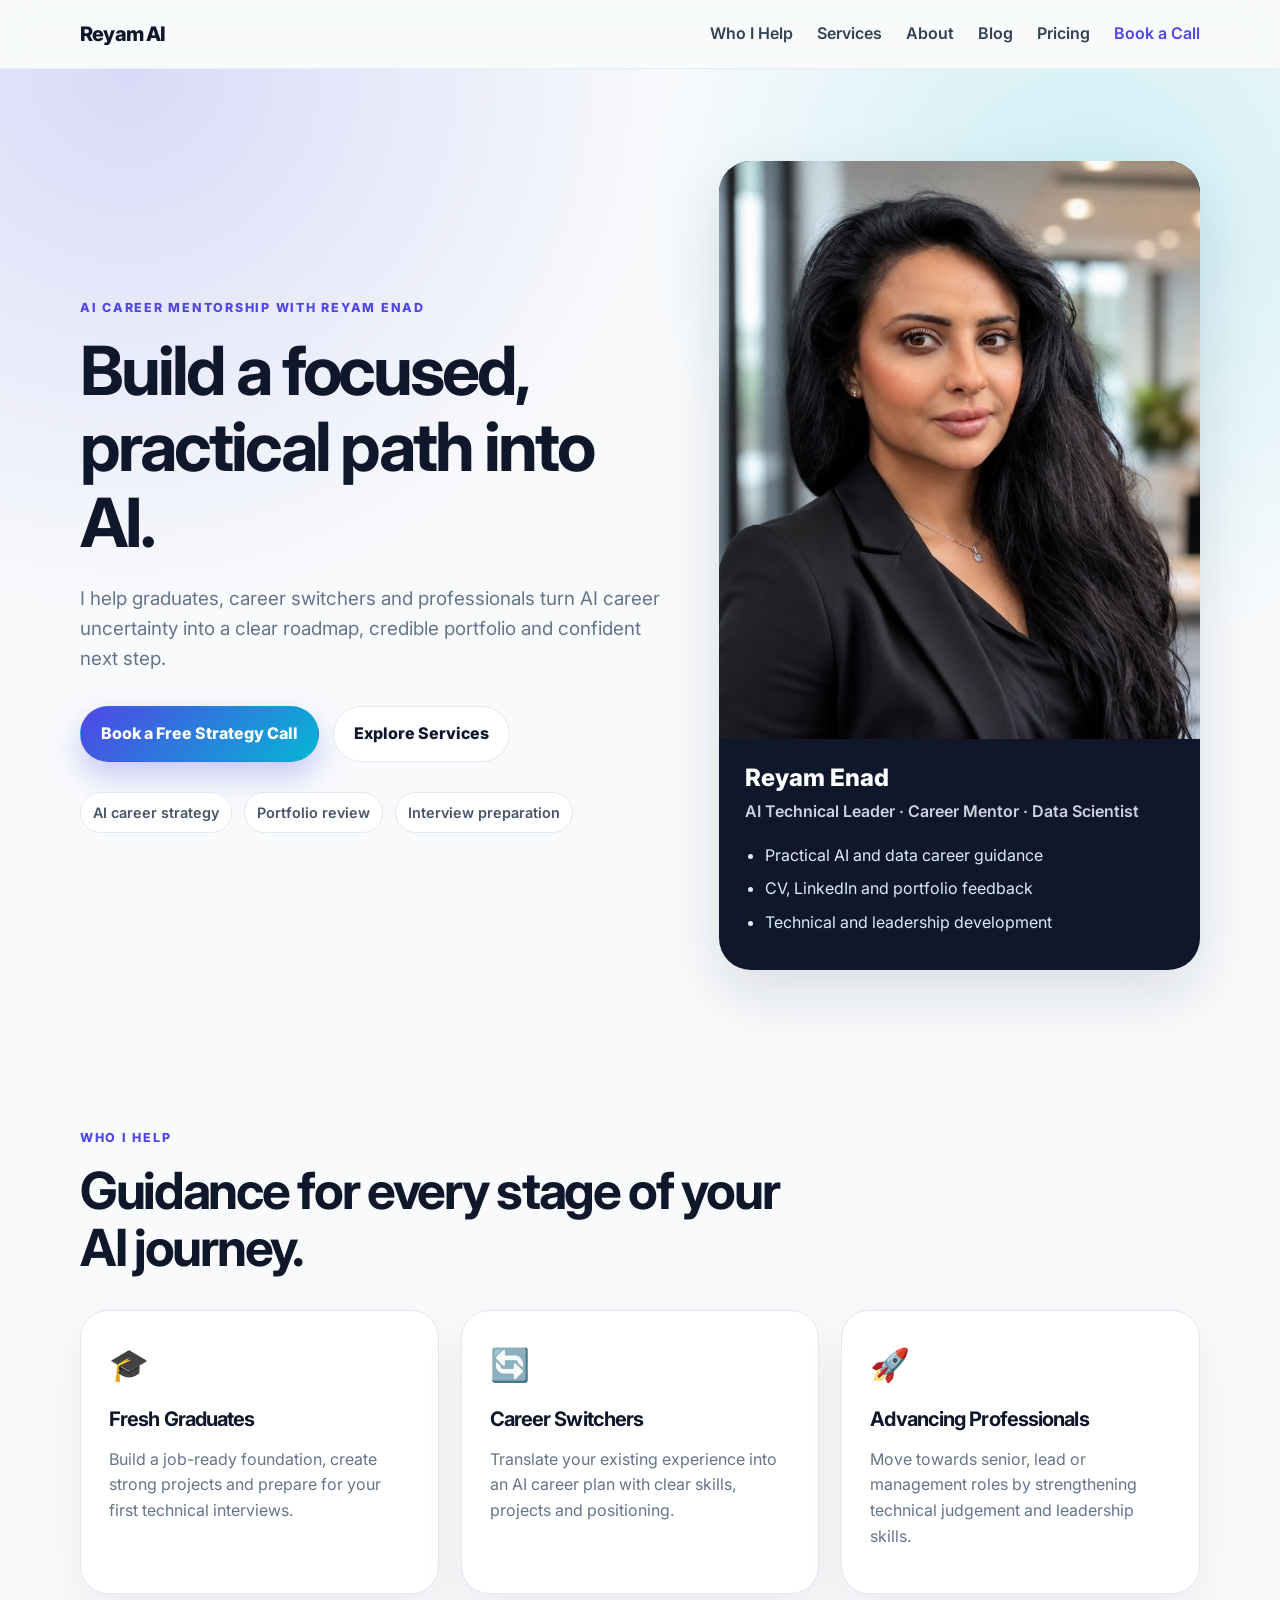
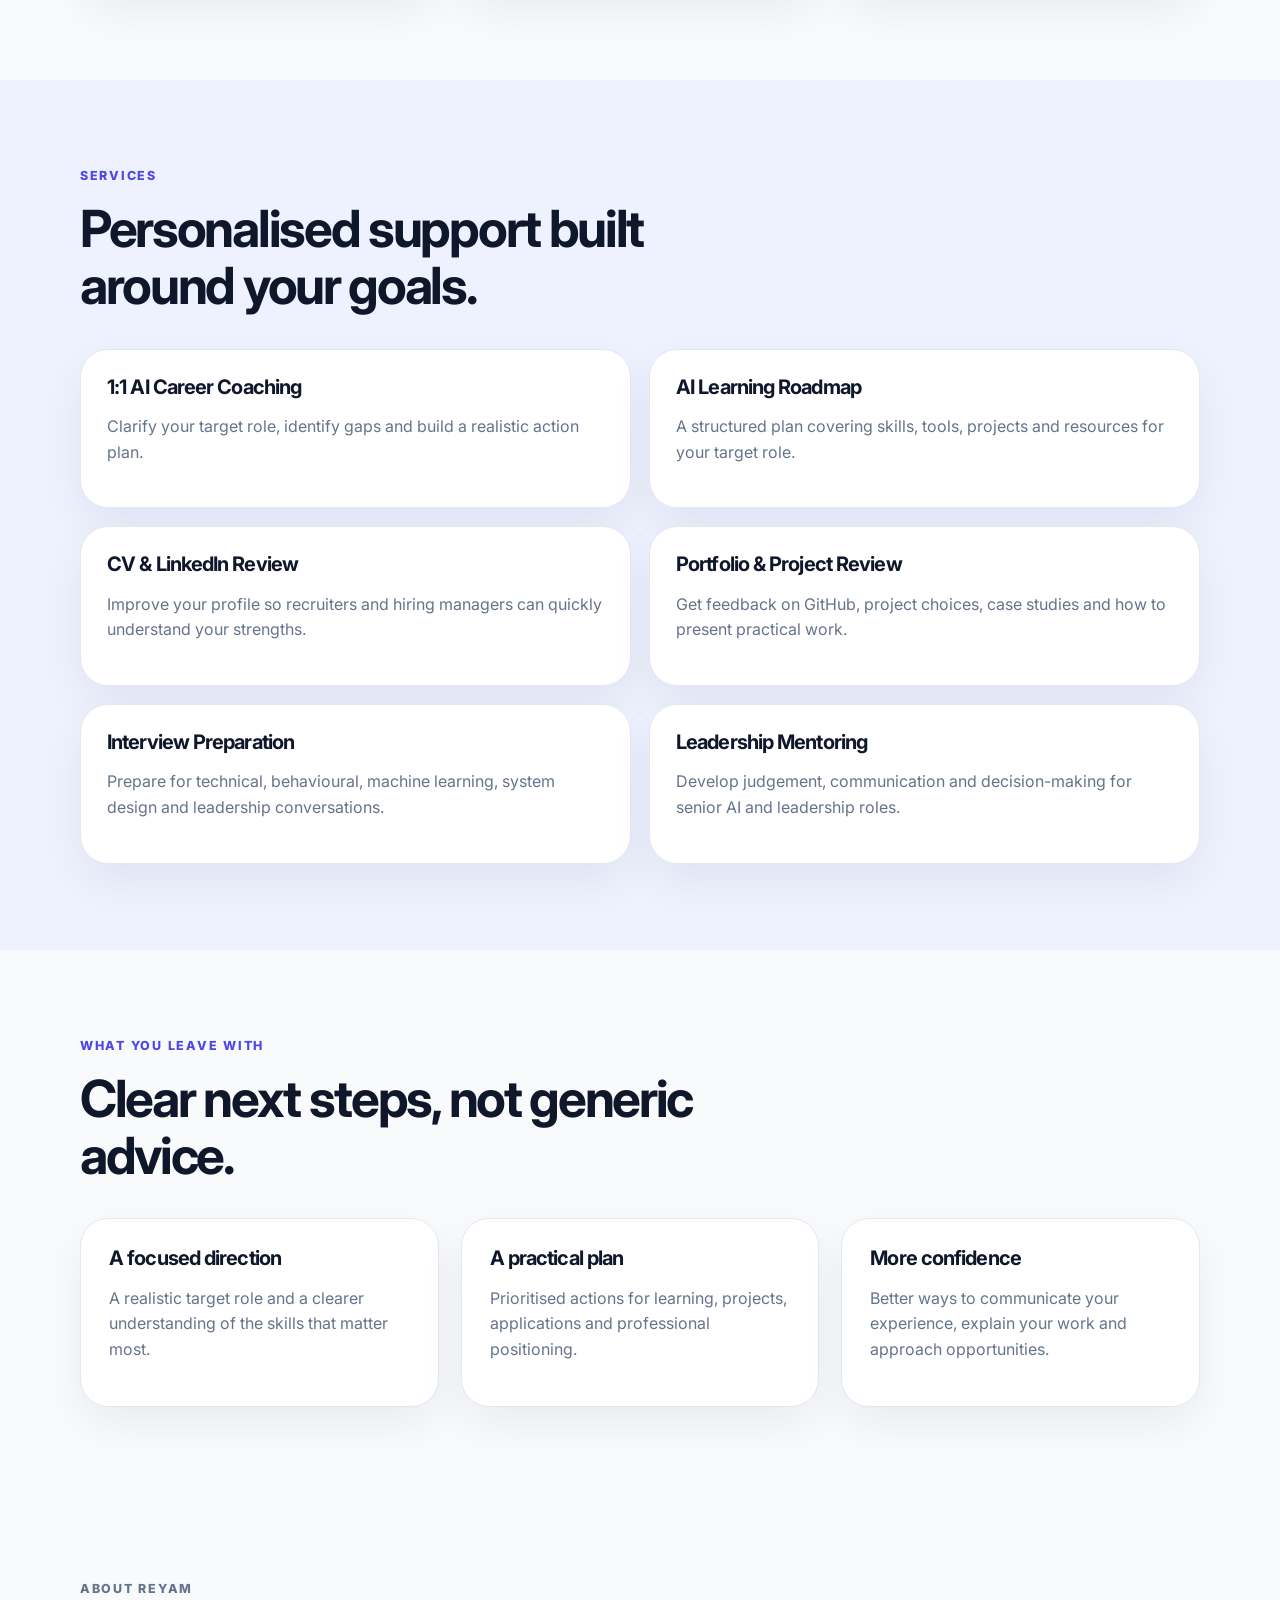
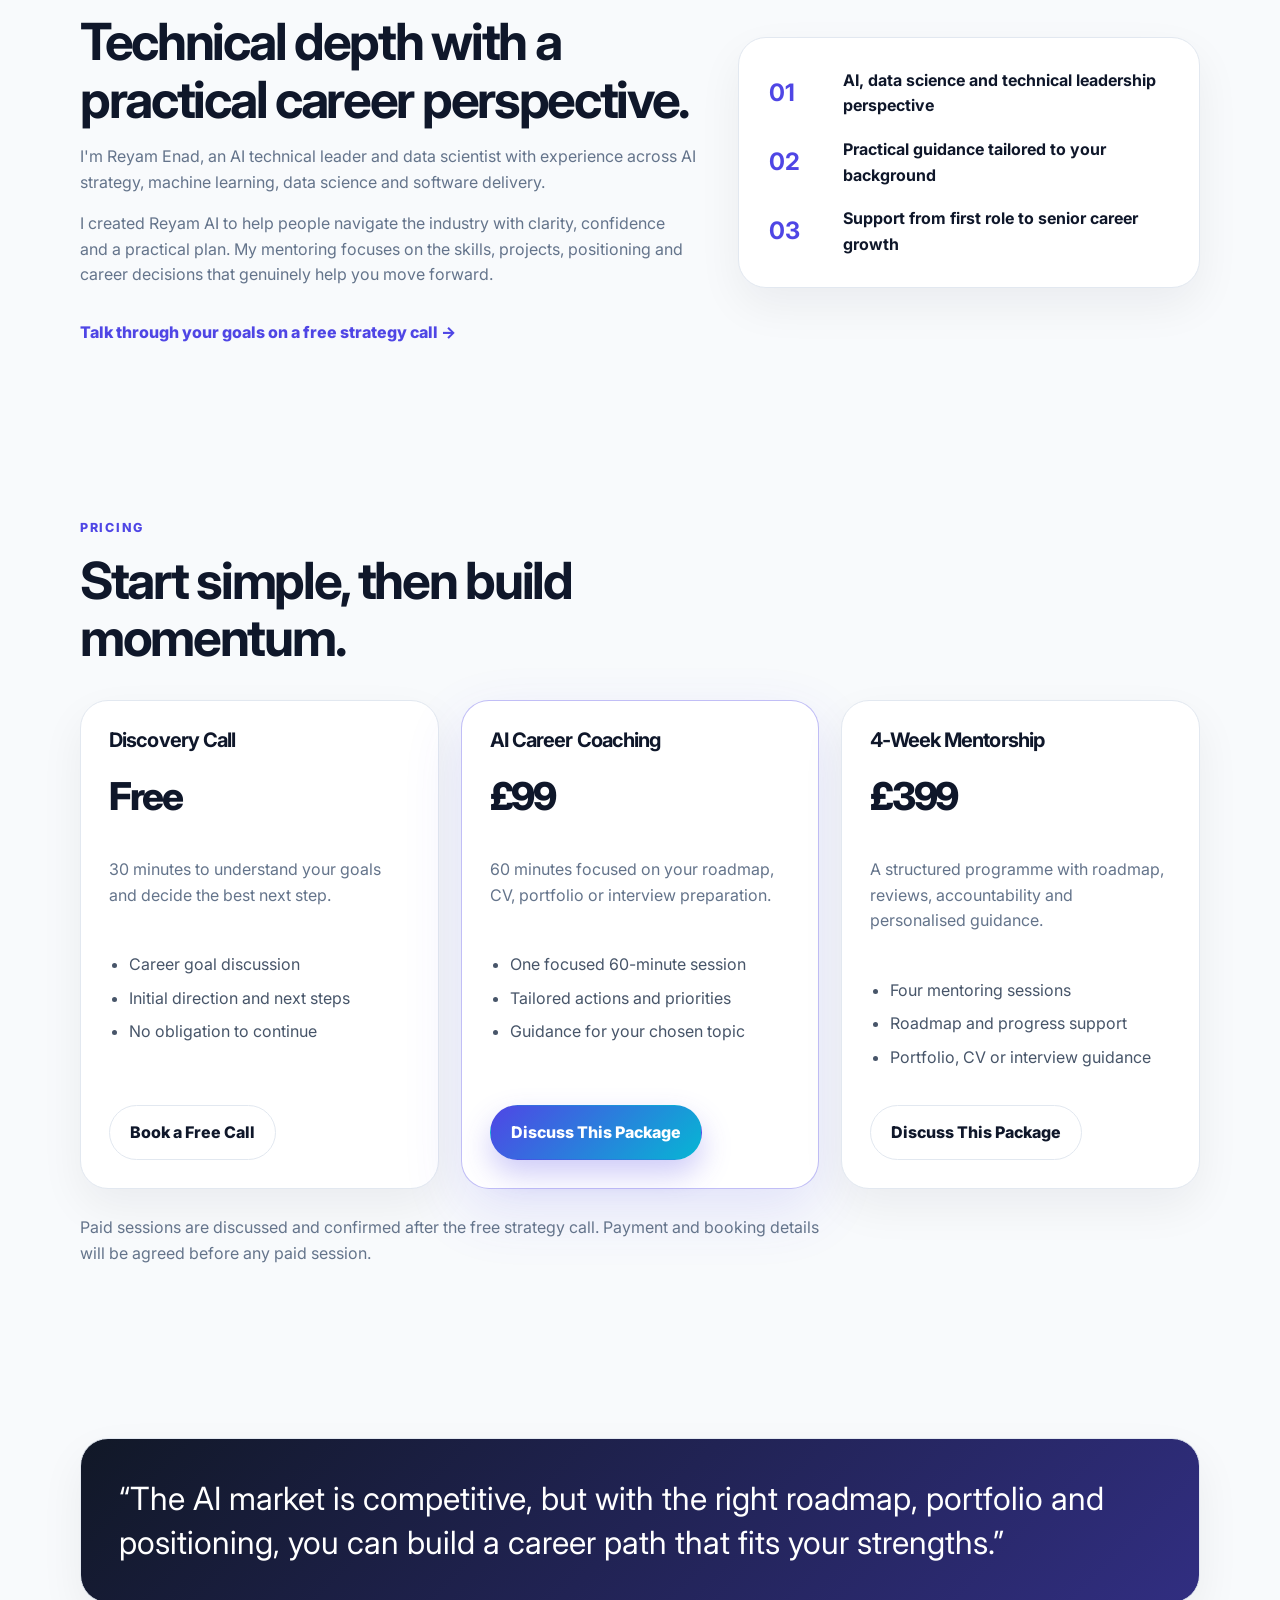
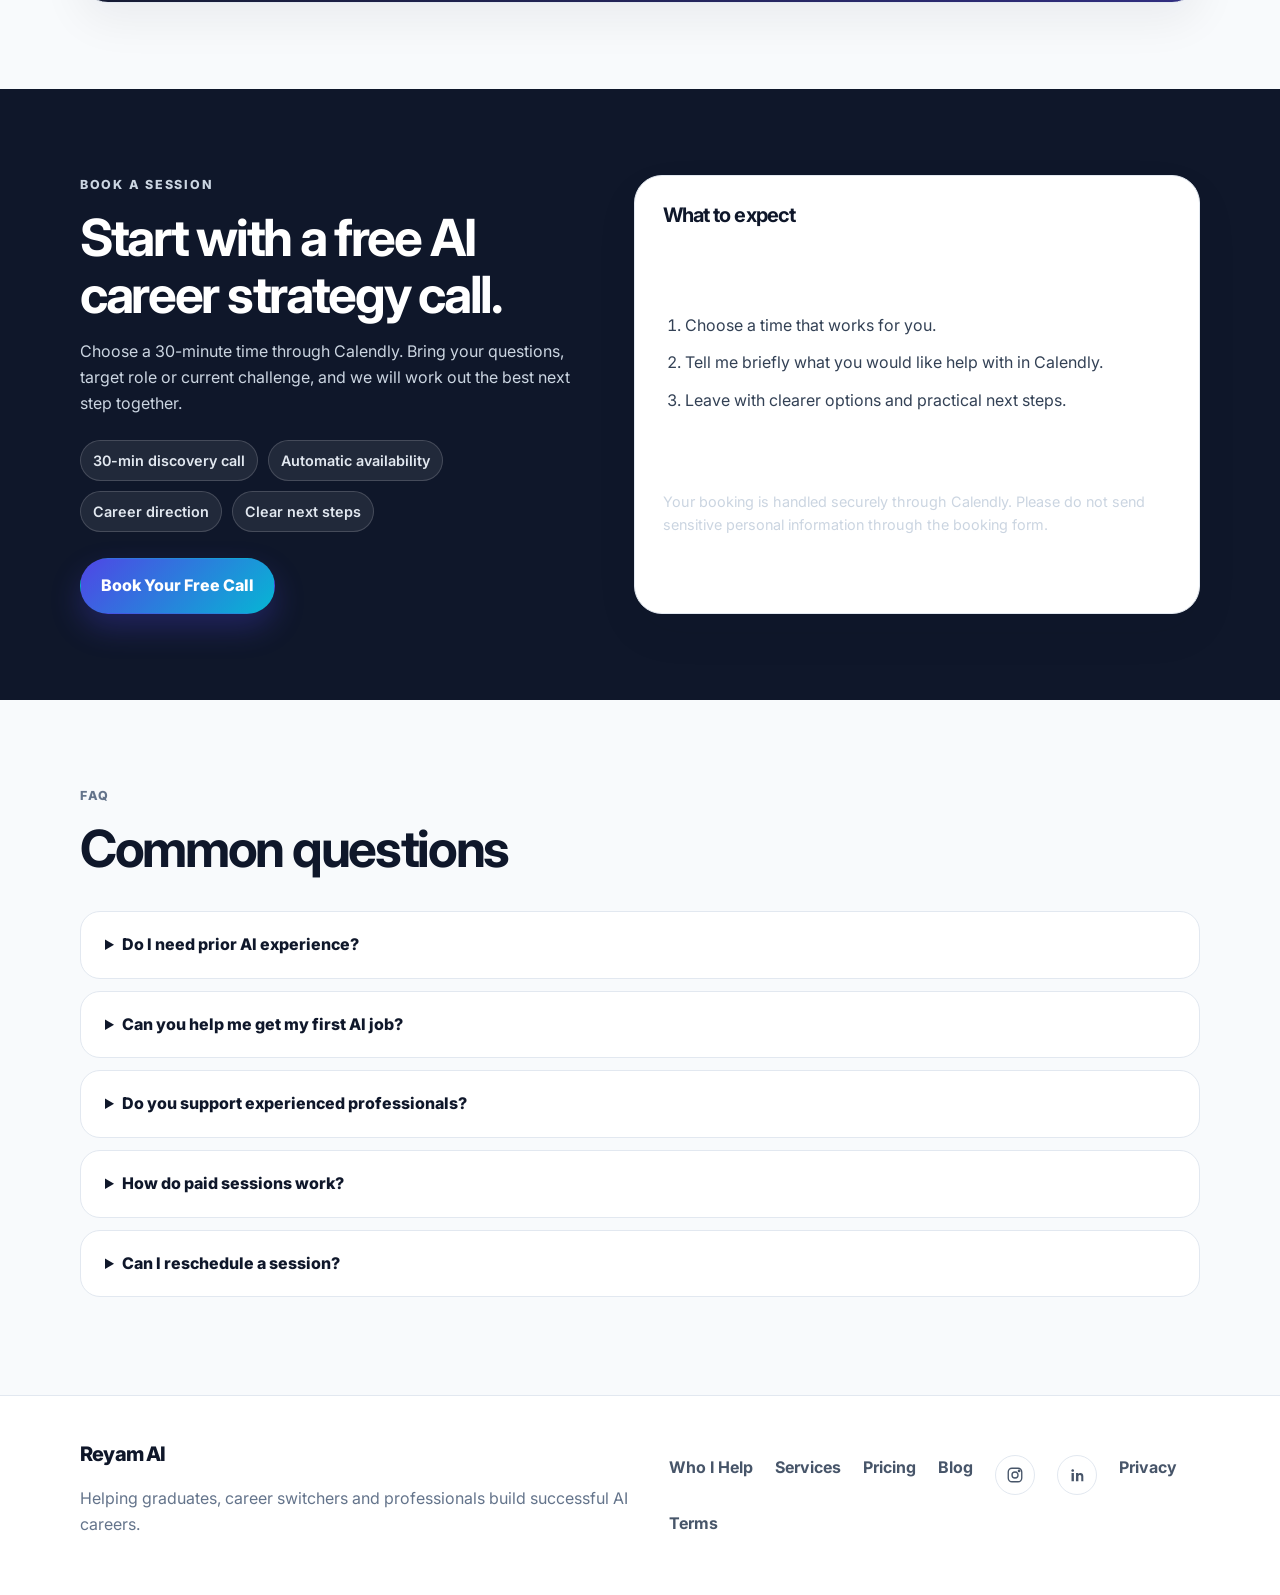
==== commit 6ca39036: "Replace social link text with icons" ====
--- a/index.html
+++ b/index.html
@@ -201,7 +201,7 @@
   <footer class="footer">
     <div class="container footer-grid">
       <div><a class="logo" href="#top">Reyam AI</a><p>Helping graduates, career switchers and professionals build successful AI careers.</p></div>
-      <div class="footer-links"><a href="#who">Who I Help</a><a href="#services">Services</a><a href="#pricing">Pricing</a><a href="/blog/">Blog</a><a href="https://www.instagram.com/reyam.ai?igsh=Nms1NzFrcmRoNDBl&utm_source=qr" target="_blank" rel="noopener">Instagram</a><a href="https://www.linkedin.com/in/reyam-enad/" target="_blank" rel="noopener">LinkedIn</a><a href="/privacy.html">Privacy</a><a href="/terms.html">Terms</a></div>
+      <div class="footer-links"><a href="#who">Who I Help</a><a href="#services">Services</a><a href="#pricing">Pricing</a><a href="/blog/">Blog</a><a href="https://www.instagram.com/reyam.ai?igsh=Nms1NzFrcmRoNDBl&utm_source=qr" target="_blank" rel="noopener" class="social-icon-link" aria-label="Instagram"><svg viewBox="0 0 24 24" aria-hidden="true" fill="none" stroke="currentColor" stroke-width="1.8" stroke-linecap="round" stroke-linejoin="round"><rect x="3" y="3" width="18" height="18" rx="5"></rect><circle cx="12" cy="12" r="4"></circle><circle cx="17.5" cy="6.5" r="1"></circle></svg></a><a href="https://www.linkedin.com/in/reyam-enad/" target="_blank" rel="noopener" class="social-icon-link linkedin-icon" aria-label="LinkedIn"><svg viewBox="0 0 24 24" aria-hidden="true" fill="currentColor"><path d="M6.94 8.5H3.56V20h3.38V8.5Zm.22-3.55c0 1.02-.76 1.84-1.92 1.84h-.02C4.09 6.79 3.3 5.97 3.3 4.95S4.1 3.11 5.24 3.11c1.15 0 1.9.81 1.92 1.84ZM20.7 20h-3.38v-6.15c0-1.55-.56-2.61-1.95-2.61-1.06 0-1.7.72-1.98 1.41-.1.24-.13.58-.13.92V20H9.88s.04-10.5 0-11.5h3.38v1.63c.45-.7 1.25-1.69 3.05-1.69 2.23 0 3.9 1.46 3.9 4.59V20Z"/></svg></a><a href="/privacy.html">Privacy</a><a href="/terms.html">Terms</a></div>
     </div>
   </footer>
 
--- a/styles.css
+++ b/styles.css
@@ -89,6 +89,10 @@
 .footer { padding: 42px 0; border-top: 1px solid var(--border); background: white; }
 .footer-grid { display: flex; justify-content: space-between; gap: 28px; align-items: center; }
 .footer-links { display: flex; flex-wrap: wrap; gap: 16px 22px; font-weight: 700; color: #475569; }
+.social-icon-link { display: inline-flex; align-items: center; justify-content: center; width: 40px; height: 40px; border: 1px solid var(--border); border-radius: 999px; color: #475569; background: white; transition: transform .2s ease, color .2s ease, border-color .2s ease, box-shadow .2s ease; }
+.social-icon-link:hover { color: var(--primary); border-color: rgba(79,70,229,.35); box-shadow: 0 10px 24px rgba(15,23,42,.08); transform: translateY(-1px); }
+.social-icon-link svg { width: 18px; height: 18px; }
+.social-icon-link.linkedin-icon svg { width: 17px; height: 17px; }
 
 .blog-index-hero { padding: 96px 0 72px; background: radial-gradient(circle at 10% 0%, rgba(79,70,229,.16), transparent 34%), radial-gradient(circle at 90% 10%, rgba(6,182,212,.18), transparent 34%); border-bottom: 1px solid var(--border); }
 .blog-index-hero h1 { max-width: 880px; font-size: clamp(2.7rem, 6vw, 5.4rem); }
